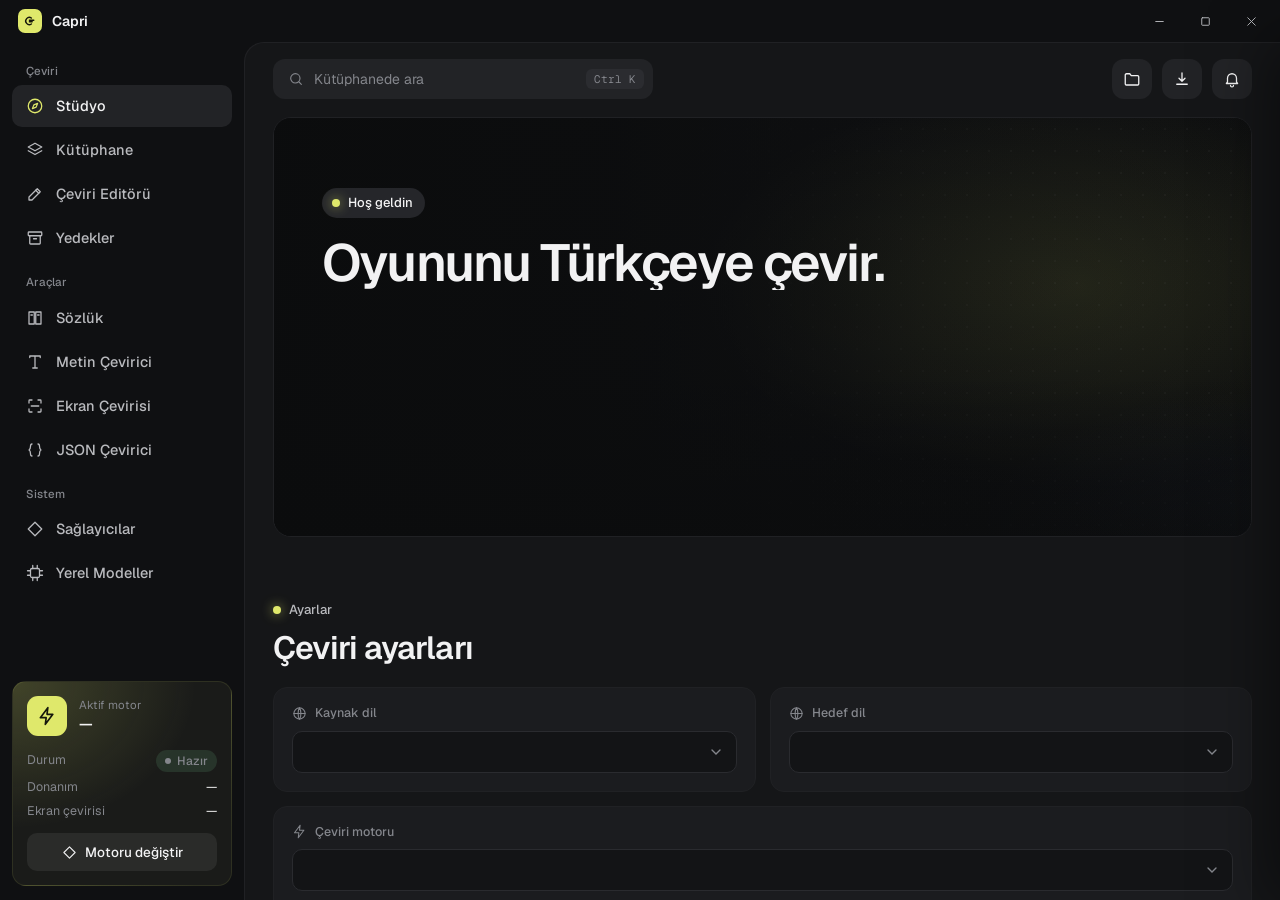
==== web/index.html @ 95f1e5fc "Capri 1.0.1 Çevirinin başlamamasına yol açan Türkçe Windows hatası giderildi. Net çeviri durumları v" ====
<!DOCTYPE html>
<html lang="tr">
<head>
  <meta charset="UTF-8">
  <meta name="viewport" content="width=device-width, initial-scale=1.0">
  <title>Capri</title>
  <link rel="stylesheet" href="app.css">
</head>
<body>
  <svg width="0" height="0" style="position:absolute" aria-hidden="true">
    <symbol id="i-logo" viewBox="0 0 24 24"><path d="M14.4 6.9A6.2 6.2 0 1 0 14.4 17.1M11 10.7h7.5M11 13.3h4.8"/></symbol>
    <symbol id="i-compass" viewBox="0 0 24 24"><circle cx="12" cy="12" r="9"/><path d="m15.5 8.5-2 5-5 2 2-5z"/></symbol>
    <symbol id="i-layers" viewBox="0 0 24 24"><path d="m12 3 9 5-9 5-9-5z"/><path d="m3 13 9 5 9-5"/></symbol>
    <symbol id="i-archive" viewBox="0 0 24 24"><rect x="3" y="4" width="18" height="5" rx="1"/><path d="M5 9v10a1 1 0 0 0 1 1h12a1 1 0 0 0 1-1V9M10 13h4"/></symbol>
    <symbol id="i-diamond" viewBox="0 0 24 24"><path d="M12 3 21 12 12 21 3 12z"/></symbol>
    <symbol id="i-cpu" viewBox="0 0 24 24"><rect x="6" y="6" width="12" height="12" rx="2"/><path d="M9 2v4M15 2v4M9 18v4M15 18v4M2 9h4M2 15h4M18 9h4M18 15h4"/></symbol>
    <symbol id="i-chat" viewBox="0 0 24 24"><path d="M4 5h16v11H9l-5 4z"/></symbol>
    <symbol id="i-terminal" viewBox="0 0 24 24"><path d="m5 7 5 5-5 5M12 17h7"/></symbol>
    <symbol id="i-search" viewBox="0 0 24 24"><circle cx="11" cy="11" r="7"/><path d="m20 20-3.5-3.5"/></symbol>
    <symbol id="i-folder" viewBox="0 0 24 24"><path d="M3 6.5A1.5 1.5 0 0 1 4.5 5H9l2 2.5h8.5A1.5 1.5 0 0 1 21 9v9.5a1.5 1.5 0 0 1-1.5 1.5h-15A1.5 1.5 0 0 1 3 18.5z"/></symbol>
    <symbol id="i-bell" viewBox="0 0 24 24"><path d="M6 16V11a6 6 0 0 1 12 0v5l1.5 2h-15z"/><path d="M10 20.5a2 2 0 0 0 4 0"/></symbol>
    <symbol id="i-right" viewBox="0 0 24 24"><path d="M5 12h14M13 6l6 6-6 6"/></symbol>
    <symbol id="i-chev-r" viewBox="0 0 24 24"><path d="m9 6 6 6-6 6"/></symbol>
    <symbol id="i-chev-l" viewBox="0 0 24 24"><path d="m15 6-6 6 6 6"/></symbol>
    <symbol id="i-min" viewBox="0 0 24 24"><path d="M6 12h12"/></symbol>
    <symbol id="i-max" viewBox="0 0 24 24"><rect x="6" y="6" width="12" height="12" rx="1"/></symbol>
    <symbol id="i-x" viewBox="0 0 24 24"><path d="M6 6l12 12M18 6 6 18"/></symbol>
    <symbol id="i-scan" viewBox="0 0 24 24"><path d="M4 8V5a1 1 0 0 1 1-1h3M16 4h3a1 1 0 0 1 1 1v3M20 16v3a1 1 0 0 1-1 1h-3M8 20H5a1 1 0 0 1-1-1v-3M7 12h10"/></symbol>
    <symbol id="i-undo" viewBox="0 0 24 24"><path d="M4 10h11a5 5 0 0 1 0 10h-3"/><path d="m8 6-4 4 4 4"/></symbol>
    <symbol id="i-plus" viewBox="0 0 24 24"><path d="M12 5v14M5 12h14"/></symbol>
    <symbol id="i-trash" viewBox="0 0 24 24"><path d="M5 7h14M10 11v6M14 11v6M6 7l1 13h10l1-13M9 7V4h6v3"/></symbol>
    <symbol id="i-globe" viewBox="0 0 24 24"><circle cx="12" cy="12" r="9"/><path d="M3 12h18M12 3c3 3.5 3 14.5 0 18M12 3c-3 3.5-3 14.5 0 18"/></symbol>
    <symbol id="i-shield" viewBox="0 0 24 24"><path d="M12 3 5 6v6c0 4.5 3 7.5 7 9 4-1.5 7-4.5 7-9V6z"/></symbol>
    <symbol id="i-zap" viewBox="0 0 24 24"><path d="M13 2 4 14h7l-1 8 9-12h-7z"/></symbol>
    <symbol id="i-flame" viewBox="0 0 24 24"><path d="M12 21c4 0 7-2.7 7-6.8 0-3.6-2.5-6-4.3-8.2-.5 2.3-1.7 3.6-3 4.2C12 7 10.8 4.6 9 3c0 3.2-4 5.9-4 11.2C5 18.3 8 21 12 21z"/></symbol>
    <symbol id="i-copy" viewBox="0 0 24 24"><rect x="8" y="8" width="12" height="12" rx="2"/><path d="M16 8V5a1 1 0 0 0-1-1H5a1 1 0 0 0-1 1v10a1 1 0 0 0 1 1h3"/></symbol>
    <symbol id="i-check" viewBox="0 0 24 24"><path d="m5 12 5 5 9-10"/></symbol>
    <symbol id="i-book" viewBox="0 0 24 24"><path d="M4 5a2 2 0 0 1 2-2h13v16H6a2 2 0 0 0-2 2z"/><path d="M4 19V5M8 7h7"/></symbol>
    <symbol id="i-edit" viewBox="0 0 24 24"><path d="M4 20h4L19 9l-4-4L4 16z"/><path d="m13 7 4 4"/></symbol>
    <symbol id="i-braces" viewBox="0 0 24 24"><path d="M8 4c-2 0-2 1-2 3s0 4-2 5c2 1 2 3 2 5s0 3 2 3M16 4c2 0 2 1 2 3s0 4 2 5c-2 1-2 3-2 5s0 3-2 3"/></symbol>
    <symbol id="i-dict" viewBox="0 0 24 24"><path d="M4 4h7v16H4zM13 4h7v16h-7z"/><path d="M6.5 8h2M15.5 8h2"/></symbol>
    <symbol id="i-play" viewBox="0 0 24 24"><path d="M7 5v14l11-7z"/></symbol>
    <symbol id="i-pause" viewBox="0 0 24 24"><path d="M8 5v14M16 5v14"/></symbol>
    <symbol id="i-stop" viewBox="0 0 24 24"><rect x="6" y="6" width="12" height="12" rx="2"/></symbol>
    <symbol id="i-alert" viewBox="0 0 24 24"><path d="M12 3 2 20h20z"/><path d="M12 10v4M12 17v.5"/></symbol>
    <symbol id="i-download" viewBox="0 0 24 24"><path d="M12 4v11m0 0-4-4m4 4 4-4"/><path d="M5 19h14"/></symbol>
    <symbol id="i-upload" viewBox="0 0 24 24"><path d="M12 15V4m0 0-4 4m4-4 4 4"/><path d="M5 19h14"/></symbol>
    <symbol id="i-lines" viewBox="0 0 24 24"><path d="M5 6h14M5 10h14M5 14h9M5 18h6"/></symbol>
    <symbol id="i-gamepad" viewBox="0 0 24 24"><path d="M6 8h12a4 4 0 0 1 4 4v1a4 4 0 0 1-7 2.7L14 15h-4l-1 .7A4 4 0 0 1 2 13v-1a4 4 0 0 1 4-4z"/><path d="M7 11v3M5.5 12.5h3M16 12h.01M18 13.5h.01"/></symbol>
    <symbol id="i-swap" viewBox="0 0 24 24"><path d="M7 7h13l-4-4M17 17H4l4 4"/></symbol>
    <symbol id="i-pin" viewBox="0 0 24 24"><path d="M12 17v5M9 3h6l-1 6 4 4H6l4-4z"/></symbol>
    <symbol id="i-type" viewBox="0 0 24 24"><path d="M5 6V4h14v2M12 4v16M9 20h6"/></symbol>
    <symbol id="i-keyboard" viewBox="0 0 24 24"><rect x="2" y="6" width="20" height="12" rx="2"/><path d="M6 10h.01M10 10h.01M14 10h.01M18 10h.01M7 14h10"/></symbol>
    <symbol id="i-sparkle" viewBox="0 0 24 24"><path d="M12 3v4M12 17v4M3 12h4M17 12h4M6 6l2.5 2.5M15.5 15.5 18 18M6 18l2.5-2.5M15.5 8.5 18 6"/></symbol>
  </svg>

  <header class="titlebar pywebview-drag-region">
    <div class="brand">
      <span class="brand-mark"><svg class="i"><use href="#i-logo"/></svg></span>
      <span class="brand-name">Capri</span>
    </div>
    <div class="win">
      <button data-win="min" title="Küçült"><svg class="i"><use href="#i-min"/></svg></button>
      <button data-win="max" title="Ekranı kapla"><svg class="i"><use href="#i-max"/></svg></button>
      <button data-win="close" class="close" title="Kapat"><svg class="i"><use href="#i-x"/></svg></button>
    </div>
  </header>

  <div class="layout">
    <aside class="sidebar">
      <div class="side-label">Çeviri</div>
      <button class="nav active" data-page="studio"><svg class="i"><use href="#i-compass"/></svg>Stüdyo</button>
      <button class="nav" data-page="library"><svg class="i"><use href="#i-layers"/></svg>Kütüphane<span class="dot hidden" id="libraryDot"></span></button>
      <button class="nav" data-page="editor"><svg class="i"><use href="#i-edit"/></svg>Çeviri Editörü<span class="count hidden" id="reviewCount"></span></button>
      <button class="nav" data-page="backups"><svg class="i"><use href="#i-archive"/></svg>Yedekler</button>
      <div class="side-label">Araçlar</div>
      <button class="nav" data-page="glossary"><svg class="i"><use href="#i-dict"/></svg>Sözlük</button>
      <button class="nav" data-page="translator"><svg class="i"><use href="#i-type"/></svg>Metin Çevirici</button>
      <button class="nav" data-page="ocr"><svg class="i"><use href="#i-scan"/></svg>Ekran Çevirisi<span class="dot hidden" id="ocrDot"></span></button>
      <button class="nav" data-page="json"><svg class="i"><use href="#i-braces"/></svg>JSON Çevirici</button>
      <div class="side-label">Sistem</div>
      <button class="nav" data-page="providers"><svg class="i"><use href="#i-diamond"/></svg>Sağlayıcılar</button>
      <button class="nav" data-page="models"><svg class="i"><use href="#i-cpu"/></svg>Yerel Modeller</button>
      <div class="side-spacer"></div>
      <div class="engine-card">
        <div class="engine-head">
          <div class="engine-icon"><svg class="i"><use href="#i-zap"/></svg></div>
          <div class="engine-meta"><div class="engine-tag">Aktif motor</div><div class="engine-title" id="engineTitle">—</div></div>
        </div>
        <div class="engine-rows">
          <div class="engine-row"><span>Durum</span><span id="engineState"><span class="pill ok">Hazır</span></span></div>
          <div class="engine-row"><span>Donanım</span><span id="engineGpu">—</span></div>
          <div class="engine-row"><span>Ekran çevirisi</span><span id="engineOcr">—</span></div>
        </div>
        <button class="btn-wide" data-page="providers"><svg class="i"><use href="#i-diamond"/></svg>Motoru değiştir</button>
      </div>
    </aside>

    <main class="main">
      <div class="topbar">
        <label class="search">
          <svg class="i"><use href="#i-search"/></svg>
          <input id="searchInput" placeholder="Kütüphanede ara" autocomplete="off" spellcheck="false">
          <span class="kbd">Ctrl K</span>
        </label>
        <nav class="toplinks">
          <button data-action="pick"><svg class="i"><use href="#i-plus"/></svg>Oyun ekle</button>
          <button data-page="translator"><svg class="i"><use href="#i-type"/></svg>Metin çevir</button>
          <button data-page="ocr"><svg class="i"><use href="#i-scan"/></svg>Ekran çevirisi</button>
          <button data-page="guide"><svg class="i"><use href="#i-book"/></svg>Rehber</button>
        </nav>
        <div class="topright">
          <button class="round" id="openFolderBtn" title="Oyun klasörünü aç"><svg class="i"><use href="#i-folder"/></svg></button>
          <button class="round" id="updateBtn" title="Güncellemeler"><svg class="i"><use href="#i-download"/></svg><span class="dot hidden" id="updateDot"></span></button>
          <button class="round" id="bellBtn" title="Bildirimler"><svg class="i"><use href="#i-bell"/></svg><span class="badge hidden" id="bellBadge"></span></button>
        </div>
      </div>

      <div class="taskbar hidden" id="taskbar">
        <span class="label" id="taskLabel">Çeviri</span>
        <div class="bar" id="taskBar"><i></i></div>
        <span class="meta num" id="taskMeta"></span>
        <button class="btn sm danger" data-action="cancel"><svg class="i"><use href="#i-stop"/></svg>Durdur</button>
      </div>

      <div class="scroll" id="scroll">
        <!-- STÜDYO -->
        <section class="page active" id="page-studio">
          <div class="hero" id="hero">
            <div class="hero-bg fallback" id="heroBg"></div>
            <div class="hero-body">
              <span class="eyebrow" id="heroTag">Hoş geldin</span>
              <h1 class="hero-title" id="heroTitle">Oyununu Türkçeye çevir.</h1>
              <div class="hero-meta" id="heroMeta"></div>
              <p class="hero-desc" id="heroDesc"></p>
              <div class="hero-error hidden" id="heroError"></div>
              <div class="hero-actions" id="heroActions"></div>
              <div class="hero-progress hidden" id="heroProgress">
                <div class="prog-steps" id="progSteps"></div>
                <div class="progress-line"><span class="big num" id="progPct">%0</span><span class="meta num" id="progMeta"></span></div>
                <div class="bar" id="heroBar"><i></i></div>
                <div class="prog-facts num" id="progFacts"></div>
              </div>
              <div class="steps hidden" id="heroSteps">
                <span class="step"><b>1</b>Oyun klasörünü seç</span>
                <span class="step"><b>2</b>Otomatik analiz</span>
                <span class="step"><b>3</b>Tek tıkla çeviri</span>
              </div>
            </div>
            <div class="poster hidden" id="heroPoster"></div>
            <div class="demo hidden" id="heroDemo">
              <div class="demo-card" id="demoCard">
                <div class="demo-row"><span class="demo-lang">EN</span><div class="demo-text src" id="demoSrc"></div></div>
                <div class="demo-sep">etiketler korunur</div>
                <div class="demo-row"><span class="demo-lang tr">TR</span><div class="demo-text" id="demoTr"></div></div>
              </div>
              <div class="demo-ocr hidden" id="demoOcr">
                <div class="docr-screen">
                  <div class="docr-scene"><i class="docr-moon"></i><i class="docr-hill a"></i><i class="docr-hill b"></i></div>
                  <div class="docr-keys"><kbd>Ctrl</kbd><kbd>Shift</kbd><kbd>T</kbd></div>
                  <div class="docr-dialog"><b id="docrName"></b><span id="docrSrc"></span></div>
                  <div class="docr-sel" id="docrSel"><i class="docr-scan"></i></div>
                </div>
                <div class="docr-pop" id="docrPop">
                  <div class="docr-pop-head"><span class="demo-lang tr">TR</span><span>Ekran çevirisi</span><em id="docrMs"></em></div>
                  <div class="docr-pop-text" id="docrTr"></div>
                </div>
              </div>
              <div class="demo-engines" id="demoEngines"><span>Ren'Py</span><span>Unity</span><span>Unreal</span><span>RPG Maker</span><span>JSON</span><span>Ekran (OCR)</span></div>
            </div>
            <div class="hero-nav hidden" id="heroNav">
              <div class="hero-dots" id="heroDots"></div>
              <span class="hero-count num" id="heroCount"></span>
              <button class="sq" id="heroPrev" title="Önceki"><svg class="i"><use href="#i-chev-l"/></svg></button>
              <button class="sq" id="heroNext" title="Sonraki"><svg class="i"><use href="#i-chev-r"/></svg></button>
            </div>
          </div>

          <div class="stats" id="stats"></div>

          <div class="section">
            <span class="eyebrow">Ayarlar</span>
            <div class="section-head"><h2 class="section-title">Çeviri ayarları</h2></div>
            <div class="config">
              <div class="field">
                <div class="field-label"><svg class="i"><use href="#i-globe"/></svg>Kaynak dil</div>
                <select class="input" id="sourceSelect"></select>
              </div>
              <div class="field">
                <div class="field-label"><svg class="i"><use href="#i-globe"/></svg>Hedef dil</div>
                <select class="input" id="targetSelect"></select>
              </div>
              <div class="field span2">
                <div class="field-label"><svg class="i"><use href="#i-zap"/></svg>Çeviri motoru</div>
                <select class="input" id="modelSelect"></select>
                <div class="field-hint" id="modelHint"></div>
              </div>
              <label class="field toggle-row">
                <div>
                  <div class="field-label"><svg class="i"><use href="#i-shield"/></svg>Güvenlik</div>
                  <div class="toggle-title">Çeviri öncesi yedek al</div>
                  <div class="field-hint">Değişen dosyalar tek tıkla orijinaline döner.</div>
                </div>
                <span class="switch"><input type="checkbox" id="backupToggle"><i></i></span>
              </label>
              <label class="field toggle-row">
                <div>
                  <div class="field-label"><svg class="i"><use href="#i-flame"/></svg>Sözlük</div>
                  <div class="toggle-title">Yetişkin (NSFW) sözlüğü</div>
                  <div class="field-hint">Argo ve yetişkin sahneleri doğal günlük dille aktarır.</div>
                </div>
                <span class="switch"><input type="checkbox" id="nsfwToggle"><i></i></span>
              </label>
              <label class="field toggle-row span2">
                <div>
                  <div class="field-label"><svg class="i"><use href="#i-edit"/></svg>Kalite</div>
                  <div class="toggle-title">Kalite editörü geçişi (Ren'Py)</div>
                  <div class="field-hint">Çeviriden sonra sorunlu taslaklar (İngilizce kalıntı, robotik ifade) konuşmacı ve önceki satırlarla birlikte bir sohbet modeline düzelttirilir. Gemini, OpenAI, Claude veya Ollama kullanır.</div>
                </div>
                <span class="switch"><input type="checkbox" id="qualityToggle"><i></i></span>
              </label>
              <div class="field span-all">
                <div class="field-label"><svg class="i"><use href="#i-scan"/></svg>Analiz</div>
                <div id="analysisPanel"></div>
              </div>
            </div>
          </div>

          <div class="section">
            <span class="eyebrow">Kütüphane</span>
            <div class="section-head">
              <h2 class="section-title">Projelerim</h2>
              <button class="link-more" data-page="library">Tümünü gör <svg class="i"><use href="#i-chev-r"/></svg></button>
            </div>
            <div id="homeLibrary"></div>
          </div>
        </section>

        <!-- KÜTÜPHANE -->
        <section class="page" id="page-library">
          <div class="page-head">
            <span class="eyebrow">Kütüphane</span>
            <div class="section-head"><h2 class="section-title">Tüm projeler</h2>
              <div class="row-actions" style="margin:0">
                <button class="btn" data-action="import-patch"><svg class="i"><use href="#i-download"/></svg>Yama içe aktar</button>
                <button class="btn lime" data-action="pick"><svg class="i"><use href="#i-plus"/></svg>Oyun ekle</button>
              </div>
            </div>
            <p class="page-sub">Analiz ettiğin ve çevirdiğin oyunlar. Bir karta tıklayarak projeyi aç.</p>
          </div>
          <div id="scanPanel"></div>
          <div id="fullLibrary"></div>
        </section>

        <!-- EDİTÖR -->
        <section class="page" id="page-editor">
          <div class="page-head">
            <span class="eyebrow">Çeviri editörü</span>
            <div class="section-head"><h2 class="section-title" id="editorTitle">Çevirileri düzenle</h2>
              <div class="row-actions" style="margin:0">
                <button class="btn hidden" data-action="quality-pass" id="qualityBtn"><svg class="i"><use href="#i-sparkle"/></svg>Kalite editörü</button>
                <button class="btn" data-action="export-patch"><svg class="i"><use href="#i-upload"/></svg>Yamayı dışa aktar</button>
                <button class="btn" data-action="import-patch"><svg class="i"><use href="#i-download"/></svg>Yama içe aktar</button>
              </div>
            </div>
            <p class="page-sub">Önbellekteki çevirileri ara, düzelt ve kaydet. “Oyuna uygula” düzenlemeleri oyun dosyalarına yazar — API harcamaz. Turuncu çizgili satırlar incelenmeli.</p>
          </div>
          <div id="editorBody"></div>
        </section>

        <!-- YEDEKLER -->
        <section class="page" id="page-backups">
          <div class="page-head">
            <span class="eyebrow">Yedekler</span>
            <div class="section-head"><h2 class="section-title">Yedekler</h2>
              <button class="btn" id="refreshBackups"><svg class="i"><use href="#i-scan"/></svg>Yenile</button></div>
            <p class="page-sub" id="backupsSub"></p>
          </div>
          <div class="list" id="backupList"></div>
        </section>

        <!-- SÖZLÜK -->
        <section class="page" id="page-glossary">
          <div class="page-head">
            <span class="eyebrow">Sözlük</span>
            <div class="section-head"><h2 class="section-title">Terim sözlüğü</h2>
              <button class="btn lime" id="glossarySave"><svg class="i"><use href="#i-check"/></svg>Kaydet</button></div>
            <p class="page-sub">Tam eşleşen metinler model kullanılmadan bu karşılıklarla çevrilir (menüler, karakter adları, özel terimler).</p>
          </div>
          <div class="filters" id="glossaryTabs"></div>
          <div class="panel hidden" id="glossaryProject" style="margin-top:14px"></div>
          <div class="toolbar">
            <input class="input grow" id="glossarySearch" placeholder="Terimlerde ara" spellcheck="false">
            <button class="btn" id="glossaryAdd"><svg class="i"><use href="#i-plus"/></svg>Terim ekle</button>
            <span class="status-msg" id="glossaryStatus"></span>
          </div>
          <div class="table glossary" id="glossaryTable"></div>
        </section>

        <!-- JSON -->
        <section class="page" id="page-json">
          <div class="page-head">
            <span class="eyebrow">JSON çevirici</span>
            <div class="section-head"><h2 class="section-title">Motor bağımsız JSON</h2></div>
            <p class="page-sub">Kendi motorunu kullanan oyunlarda (ör. VNE, Electron) metin dosyalarını çevir. Anahtarlar ve kod parçaları korunur; düz ve iç içe yapılar desteklenir.</p>
          </div>
          <div class="panels">
            <div class="panel">
              <div class="panel-title">Giriş</div>
              <p class="panel-desc">Tek bir .json dosyası ya da içinde .json dosyaları olan bir klasör.</p>
              <input class="input" id="jsonInput" placeholder="Dosya veya klasör yolu" spellcheck="false">
              <div class="row-actions">
                <button class="btn" data-action="json-file"><svg class="i"><use href="#i-braces"/></svg>Dosya seç</button>
                <button class="btn" data-action="json-folder"><svg class="i"><use href="#i-folder"/></svg>Klasör seç</button>
              </div>
            </div>
            <div class="panel">
              <div class="panel-title">Çıkış</div>
              <p class="panel-desc">Boş bırakılırsa dosya adının sonuna “_tr” eklenir; orijinal dosyaya dokunulmaz.</p>
              <input class="input" id="jsonOutput" placeholder="Otomatik" spellcheck="false">
              <div class="row-actions">
                <button class="btn lime" data-action="json-run"><svg class="i"><use href="#i-play"/></svg>Çevir</button>
                <span class="status-msg" id="jsonModel"></span>
              </div>
            </div>
          </div>
        </section>

        <!-- SAĞLAYICILAR -->
        <section class="page" id="page-providers">
          <div class="page-head">
            <span class="eyebrow">Sağlayıcılar</span>
            <div class="section-head"><h2 class="section-title">Çeviri motoru seç</h2></div>
            <p class="page-sub">Bir motora tıklayıp ayarlarını yap. API anahtarları Windows Kimlik Bilgisi Yöneticisi'nde, Windows hesabına bağlı olarak şifreli saklanır.</p>
          </div>
          <div class="prov-grid" id="providerGrid"></div>
          <div class="panel prov-detail" id="providerDetail"></div>
        </section>

        <!-- YEREL MODELLER -->
        <section class="page" id="page-models">
          <div class="page-head">
            <span class="eyebrow">Yerel modeller</span>
            <div class="section-head"><h2 class="section-title">Çevrimdışı modeller</h2></div>
            <p class="page-sub">İnternet ve kota gerektirmeyen, ekran kartında çalışan nöral çeviri modelleri.</p>
          </div>
          <div class="panel runtime-panel hidden" id="runtimePanel"></div>
          <div class="panel gpu-panel" id="gpuPanel"></div>
          <div class="panels" id="modelPanels"></div>
        </section>

        <!-- METİN ÇEVİRİCİ -->
        <section class="page" id="page-translator">
          <div class="page-head">
            <span class="eyebrow">Metin çevirici</span>
            <div class="section-head"><h2 class="section-title">Metin çevir</h2></div>
            <p class="page-sub">Metni yaz ya da yapıştır; seçtiğin motorla anında çevrilsin. Satır yapısı ve oyun etiketleri korunur.</p>
          </div>
          <div class="tx-bar">
            <select class="input" id="txSource"></select>
            <button class="sq tx-swap" id="txSwap" title="Dilleri değiştir"><svg class="i"><use href="#i-swap"/></svg></button>
            <select class="input" id="txTarget"></select>
            <span class="tx-spacer"></span>
            <select class="input" id="txModel"></select>
            <label class="tx-auto"><span class="switch"><input type="checkbox" id="txAuto" checked><i></i></span>Yazarken çevir</label>
          </div>
          <div class="tx-panes">
            <div class="tx-pane">
              <textarea id="txInput" spellcheck="false" placeholder="Çevrilecek metni yaz veya yapıştır…"></textarea>
              <div class="tx-foot">
                <span class="status-msg num" id="txCount">0 karakter</span>
                <span class="tx-spacer"></span>
                <button class="btn sm" id="txClear"><svg class="i"><use href="#i-x"/></svg>Temizle</button>
                <button class="btn sm lime" id="txGo"><svg class="i"><use href="#i-zap"/></svg>Çevir <span class="kbd">Ctrl ⏎</span></button>
              </div>
            </div>
            <div class="tx-pane out">
              <div class="tx-output selectable" id="txOutput"><span class="tx-placeholder">Çeviri burada görünecek.</span></div>
              <div class="tx-foot">
                <span class="status-msg num" id="txMeta"></span>
                <span class="tx-spacer"></span>
                <button class="btn sm" id="txCopy"><svg class="i"><use href="#i-copy"/></svg>Kopyala</button>
              </div>
            </div>
          </div>
          <div class="chips" id="samples"></div>
          <div class="section" style="margin-top:28px">
            <div class="section-head" style="margin-top:0"><h3 class="panel-title">Son çeviriler</h3>
              <button class="link-more" id="txHistoryClear">Geçmişi temizle</button></div>
            <div class="tx-history" id="txHistory"></div>
          </div>
        </section>

        <!-- EKRAN ÇEVİRİSİ (OCR) -->
        <section class="page" id="page-ocr">
          <div class="page-head">
            <span class="eyebrow">Ekran çevirisi</span>
            <div class="section-head"><h2 class="section-title">Oyun ekranını çevir</h2></div>
            <p class="page-sub">Kısayola bas: ekran donar, çevirmek istediğin yeri sürükleyip seç, çeviri hemen yanında belirir. Sabit modda seçtiğin alan canlı izlenir ve metin her değiştiğinde yeniden çevrilir.</p>
          </div>
          <div class="ocr-actions">
            <div class="ocr-action">
              <div class="stat-icon"><svg class="i"><use href="#i-scan"/></svg></div>
              <div class="grow"><div class="panel-title">Alan seç ve çevir</div>
                <p class="panel-desc">Tek seferlik: diyalog, menü ya da görev metnini seç, çeviri açılır pencerede görünsün.</p>
                <div class="row-actions"><span class="hotkey" id="hkOnceView">Ctrl + Shift + T</span>
                  <button class="btn lime" data-action="ocr-once"><svg class="i"><use href="#i-scan"/></svg>Şimdi dene</button></div></div>
            </div>
            <div class="ocr-action">
              <div class="stat-icon"><svg class="i"><use href="#i-pin"/></svg></div>
              <div class="grow"><div class="panel-title">Alanı sabitle (canlı)</div>
                <p class="panel-desc">Altyazı ve diyalog kutuları için: seçilen alan sürekli izlenir, değişen metin otomatik çevrilir.</p>
                <div class="row-actions"><span class="hotkey" id="hkPinView">Ctrl + Shift + Y</span>
                  <button class="btn lime" data-action="ocr-pin" id="ocrPinBtn"><svg class="i"><use href="#i-pin"/></svg>Alan seç</button></div></div>
            </div>
          </div>
          <div class="panels">
            <div class="panel">
              <div class="panel-head"><div><div class="panel-title">Kısayollar ve ayarlar</div>
                <p class="panel-desc">Kısayol kutusuna tıklayıp yeni tuş kombinasyonuna bas.</p></div></div>
              <div class="form-grid">
                <div><div class="field-label"><svg class="i"><use href="#i-keyboard"/></svg>Tek seferlik</div>
                  <input class="input hk-input" id="hkOnce" data-setting="ocr_hotkey" readonly></div>
                <div><div class="field-label"><svg class="i"><use href="#i-keyboard"/></svg>Sabit / kapat</div>
                  <input class="input hk-input" id="hkPin" data-setting="pin_hotkey" readonly></div>
                <div class="full"><div class="field-label"><svg class="i"><use href="#i-zap"/></svg>Ekran çevirisi motoru</div>
                  <select class="input" id="ocrModel"></select>
                  <div class="field-hint">En hızlısı ekran kartında çalışan OPUS'tur (~50 ms). Gemini daha doğal ama ~1 sn sürer.</div></div>
                <div><div class="field-label">Canlı yenileme aralığı · <span id="ocrIntervalVal" class="num">350 ms</span></div>
                  <input type="range" class="range" id="ocrInterval" min="150" max="1500" step="50"></div>
                <div><div class="field-label">Sabit çeviri penceresi</div>
                  <div class="seg" id="ocrPlace"><button data-place="below">Alanın altında</button><button data-place="over">Orijinalin üstünde</button></div></div>
              </div>
            </div>
            <div class="panel">
              <div class="panel-head"><div><div class="panel-title">Durum</div>
                <p class="panel-desc">Metinler Windows'un yerleşik OCR motoruyla okunur; ek model indirmek gerekmez.</p></div>
                <span class="pill" id="ocrState">—</span></div>
              <div class="engine-rows" id="ocrRows" style="margin:16px 0 0"></div>
              <ul class="notes" style="margin-top:16px">
                <li>Oyun “özel tam ekran” modundaysa ekran üstüne pencere çizilemez; oyunu “kenarlıksız / pencereli tam ekran” çalıştır.</li>
                <li>Çeviri pencereleri ekran yakalamaya görünmez yapılır, bu yüzden orijinal yazının üstünde dursalar bile kendi yazılarını okumazlar.</li>
                <li>Daha iyi tanıma için Windows'a İngilizce dil paketini ekleyebilirsin (Ayarlar › Saat ve dil › Dil ve bölge).</li>
                <li>Seçim ekranında <b>Esc</b> veya sağ tık iptal eder.</li>
              </ul>
            </div>
          </div>
        </section>

        <!-- REHBER -->
        <section class="page" id="page-guide">
          <div class="page-head">
            <span class="eyebrow">Rehber</span>
            <div class="section-head"><h2 class="section-title">Nasıl çalışır?</h2></div>
          </div>
          <div class="panels">
            <div class="panel"><div class="panel-title">1 · Oyunu ekle</div><p class="panel-desc">“Oyun ekle” ile oyun klasörünü seç. Motor otomatik algılanır ve oyun analiz edilir; indirme sarmalayıcısı klasörü seçsen bile içteki oyun bulunur. Kapak görseli Steam'den gelir.</p></div>
            <div class="panel"><div class="panel-title">2 · Motoru seç</div><p class="panel-desc">Gemini hızlı ve doğaldır; birden fazla anahtar girersen paralel çalışır. OpenAI, Claude ve DeepL bulut seçenekleridir. OPUS (EN→TR) ve NLLB (200 dil) ekran kartında internetsiz çalışır. Ollama yerel LLM ile sansürsüz çeviri sağlar.</p></div>
            <div class="panel"><div class="panel-title">3 · Çevir, durdur, devam et</div><p class="panel-desc">“Çeviriyi başlat” önce dosyaları yedekler. İstediğin an “Durdur”a bas; çeviriler önbellekte kalır ve tekrar başlatınca kaldığı yerden, aynı satırlar için API harcamadan devam eder.</p></div>
            <div class="panel"><div class="panel-title">4 · Düzelt ve paylaş</div><p class="panel-desc">Çeviri Editörü'nde satırları düzelt, “Oyuna uygula” ile yaz. Yamayı .capripatch olarak dışa aktarıp arkadaşlarınla paylaşabilir, onların yamasını içe aktarabilirsin.</p></div>
            <div class="panel"><div class="panel-title">Geri al</div><p class="panel-desc">Yedekler sayfasından istediğin yedeği geri yükleyerek oyunu orijinal hâline döndür. Unity IL2CPP oyunlarında çeviri BepInEx + XUnity.AutoTranslator dosyaları olarak yazılır (onayın istenir).</p></div>
            <div class="panel"><div class="panel-title">Güncellemeler</div>
              <p class="panel-desc">Yeni sürüm çıktığında Capri haber verir; tek tıkla indirip kurar ve yeniden açılır.
                Ayarların, önbelleklerin, modellerin ve API anahtarların korunur.</p>
              <div class="row-actions">
                <button class="btn lime" data-action="update-open"><svg class="i"><use href="#i-download"/></svg>Güncellemeleri kontrol et</button>
              </div></div>
            <div class="panel"><div class="panel-title">Kısayollar</div><p class="panel-desc"><b>Ctrl K</b> kütüphanede ara · <b>Ctrl O</b> oyun ekle · <b>Ctrl B</b> bildirimler · <b>← →</b> vitrinde gezin · <b>Esc</b> paneli kapat.<br>Her yerde: <b>Ctrl Shift T</b> alan seç ve çevir · <b>Ctrl Shift Y</b> alanı sabitle / kaldır (Ekran Çevirisi sayfasından değiştirilebilir).</p></div>
          </div>
        </section>
      </div>
    </main>
  </div>

  <aside class="drawer" id="drawer">
    <div class="drawer-head">
      <div class="drawer-top">
        <div class="drawer-title">Bildirimler</div>
        <button class="sq" id="drawerClose" title="Kapat"><svg class="i"><use href="#i-x"/></svg></button>
      </div>
      <div class="seg" id="drawerTabs">
        <button class="on" data-tab="notifs">Bildirimler</button>
        <button data-tab="log">Teknik günlük</button>
      </div>
    </div>
    <div class="drawer-tools" id="drawerTools"></div>
    <div class="drawer-body" id="drawerBody"></div>
  </aside>

  <div class="dropzone hidden" id="dropzone">
    <div class="dropzone-card">
      <div class="plus"><svg class="i"><use href="#i-download"/></svg></div>
      <div class="dropzone-title">Oyun klasörünü bırak</div>
      <div class="dropzone-sub" id="dropzoneSub">Klasör, oyunun .exe dosyası ya da masaüstü kısayolu olabilir</div>
    </div>
  </div>

  <div class="toasts" id="toasts"></div>
  <script src="app.js"></script>
</body>
</html>
---- web/app.css ----
@import url("fonts/fonts.css");

:root {
  color-scheme: dark;
  --bg: #0f1012;
  --panel: #151618;
  --surface: #1b1c1f;
  --surface-2: #222326;
  --surface-3: #2b2c30;
  --line: #2a2b2f;
  --line-soft: #202124;
  --text: #f2f2f3;
  --text-2: #b9babe;
  --muted: #84868c;
  --faint: #55575d;
  --lime: #dfe86b;
  --lime-hover: #eaf18a;
  --lime-ink: #15160b;
  --lime-dim: rgba(223, 232, 107, .13);
  --ok: #86e0a0;
  --warn: #f2c66a;
  --error: #ff8077;
  --info: #9cc3ff;
  --radius: 12px;
  --font: "Geist", "Segoe UI Variable Text", "Segoe UI", system-ui, sans-serif;
  --mono: "Geist Mono", "Cascadia Mono", Consolas, monospace;
}

* { box-sizing: border-box; margin: 0; padding: 0; }
html, body { height: 100%; }
body {
  background: var(--bg);
  color: var(--text);
  font: 14px/1.5 var(--font);
  overflow: hidden;
  display: flex;
  flex-direction: column;
  user-select: none;
  font-feature-settings: "ss01", "cv11";
}
button, input, select, textarea { font: inherit; color: inherit; }
button { cursor: pointer; border: 0; background: none; }
input, textarea, .selectable { user-select: text; }
svg.i { width: 18px; height: 18px; stroke: currentColor; fill: none; stroke-width: 1.7; stroke-linecap: round; stroke-linejoin: round; flex-shrink: 0; }
.num { font-variant-numeric: tabular-nums; }
.hidden { display: none !important; }
::-webkit-scrollbar { width: 10px; height: 10px; }
::-webkit-scrollbar-thumb { background: #2c2d31; border-radius: 10px; border: 3px solid transparent; background-clip: content-box; }
::-webkit-scrollbar-thumb:hover { background-color: #3b3c41; }
::-webkit-scrollbar-track { background: transparent; }

/* ── Başlık çubuğu ─────────────────────────────────────────────── */
.titlebar { height: 42px; flex-shrink: 0; display: flex; align-items: center; justify-content: space-between; padding: 0 6px 0 18px; }
.brand { display: flex; align-items: center; gap: 10px; pointer-events: none; }
.brand-mark { width: 24px; height: 24px; border-radius: 7px; background: var(--lime); color: var(--lime-ink); display: grid; place-items: center; }
.brand-mark svg.i { width: 14px; height: 14px; stroke-width: 2.4; }
.brand-name { font-size: 14px; font-weight: 600; letter-spacing: -.01em; }
.brand-badge { font-size: 11px; color: var(--muted); background: var(--surface-2); padding: 1px 8px; border-radius: 999px; }
.win { display: flex; }
.win button { width: 46px; height: 32px; display: grid; place-items: center; color: var(--text-2); border-radius: 6px; }
.win button:hover { background: var(--surface-2); color: var(--text); }
.win button.close:hover { background: #c42b1c; color: #fff; }
.win svg.i { width: 15px; height: 15px; stroke-width: 1.5; }

/* ── Düzen ─────────────────────────────────────────────────────── */
.layout { flex: 1; display: flex; min-height: 0; }
.sidebar { width: 244px; flex-shrink: 0; display: flex; flex-direction: column; padding: 6px 12px 14px; overflow-y: auto; }
.side-label { font-size: 11.5px; font-weight: 500; color: var(--muted); padding: 14px 14px 6px; }
.nav { display: flex; align-items: center; gap: 12px; width: 100%; height: 42px; padding: 0 14px; border-radius: 10px; color: var(--text-2); font-size: 14.5px; font-weight: 500; text-align: left; transition: background .15s, color .15s; }
.nav + .nav { margin-top: 2px; }
.nav:hover { background: #1a1b1e; color: var(--text); }
.nav.active { background: var(--surface-2); color: var(--text); }
.nav.active svg.i { color: var(--lime); }
.nav .dot { width: 7px; height: 7px; border-radius: 50%; background: var(--lime); margin-left: auto; box-shadow: 0 0 10px rgba(223, 232, 107, .6); }
.nav .count { margin-left: auto; font-size: 11px; font-weight: 600; color: var(--lime-ink); background: var(--lime); border-radius: 999px; padding: 0 7px; line-height: 18px; }
.side-spacer { flex: 1; min-height: 14px; }

/* Aktif motor kartı */
.engine-card { border-radius: 14px; padding: 14px; background:
  radial-gradient(140% 120% at 0% 0%, rgba(223, 232, 107, .20), rgba(223, 232, 107, 0) 60%), #1a1b19;
  border: 1px solid rgba(223, 232, 107, .10); }
.engine-head { display: flex; align-items: center; gap: 12px; min-width: 0; }
.engine-icon { width: 40px; height: 40px; flex-shrink: 0; border-radius: 11px; display: grid; place-items: center; color: var(--lime-ink); background: var(--lime); }
.engine-icon svg.i { width: 20px; height: 20px; stroke-width: 2; }
.engine-meta { min-width: 0; }
.engine-tag { font-size: 11.5px; color: var(--muted); }
.engine-title { font-size: 15px; font-weight: 600; white-space: nowrap; overflow: hidden; text-overflow: ellipsis; }
.engine-rows { display: grid; gap: 6px; margin: 14px 0 12px; font-size: 12.5px; }
.engine-row { display: flex; align-items: center; justify-content: space-between; gap: 10px; min-width: 0; }
.engine-row span:first-child { color: var(--muted); flex-shrink: 0; }
.engine-row span:last-child { white-space: nowrap; overflow: hidden; text-overflow: ellipsis; text-align: right; }
.pill { display: inline-flex; align-items: center; gap: 6px; font-size: 12px; font-weight: 500; padding: 2px 9px; border-radius: 999px; background: var(--surface-3); color: var(--text-2); white-space: nowrap; }
.pill::before { content: ""; width: 6px; height: 6px; border-radius: 50%; background: currentColor; }
.pill.ok { background: rgba(134, 224, 160, .12); color: var(--ok); }
.pill.warn { background: rgba(242, 198, 106, .12); color: var(--warn); }
.pill.error { background: rgba(255, 128, 119, .12); color: var(--error); }
.pill.lime { background: var(--lime-dim); color: var(--lime); }
.btn-wide { width: 100%; height: 38px; border-radius: 10px; background: rgba(255, 255, 255, .07); color: var(--text); font-weight: 500; font-size: 13.5px; display: flex; align-items: center; justify-content: center; gap: 8px; transition: background .15s; }
.btn-wide:hover { background: rgba(255, 255, 255, .12); }
.btn-wide svg.i { width: 15px; height: 15px; }

/* Ana panel */
.main { flex: 1; min-width: 0; display: flex; flex-direction: column; background: var(--panel); border-top-left-radius: 20px; border-top: 1px solid var(--line-soft); border-left: 1px solid var(--line-soft); position: relative; }
.topbar { height: 72px; flex-shrink: 0; display: flex; align-items: center; gap: 26px; padding: 0 28px; }
.search { display: flex; align-items: center; gap: 10px; width: 380px; max-width: 34vw; height: 40px; padding: 0 8px 0 14px; border-radius: 12px; background: var(--surface-2); color: var(--muted); border: 1px solid transparent; transition: border-color .15s; }
.search:focus-within { border-color: #44463a; }
.search svg.i { width: 16px; height: 16px; }
.search input { flex: 1; min-width: 0; background: none; border: 0; outline: 0; font-size: 14px; color: var(--text); }
.search input::placeholder { color: var(--muted); }
.kbd { font-family: var(--mono); font-size: 11px; color: var(--muted); background: var(--surface-3); padding: 2px 8px; border-radius: 6px; }
.toplinks { display: flex; gap: 6px; }
.toplinks button { font-size: 14px; font-weight: 500; color: var(--text-2); padding: 7px 12px; border-radius: 9px; display: flex; align-items: center; gap: 8px; }
.toplinks button:hover { color: var(--text); background: var(--surface-2); }
.toplinks svg.i { width: 16px; height: 16px; }
.topright { margin-left: auto; display: flex; align-items: center; gap: 10px; }
.round { width: 40px; height: 40px; border-radius: 12px; display: grid; place-items: center; background: var(--surface-2); color: var(--text); position: relative; transition: background .15s; }
.round:hover { background: var(--surface-3); }
.round .badge { position: absolute; top: -6px; right: -6px; min-width: 20px; height: 20px; padding: 0 5px; border-radius: 999px; background: var(--lime); color: var(--lime-ink); font: 600 11px/20px var(--font); text-align: center; border: 2px solid var(--panel); }

/* Global görev şeridi */
.taskbar { margin: 0 28px 10px; display: flex; align-items: center; gap: 14px; padding: 10px 12px 10px 16px; border-radius: 12px; background: var(--surface); border: 1px solid var(--line-soft); }
.taskbar .label { font-weight: 600; font-size: 13.5px; white-space: nowrap; }
.taskbar .bar { flex: 1; }
.taskbar .meta { color: var(--text-2); font-size: 12.5px; white-space: nowrap; }

.scroll { flex: 1; overflow-y: auto; padding: 2px 28px 48px; }
.page { display: none; animation: fade .25s ease; }
.page.active { display: block; }
@keyframes fade { from { opacity: 0; transform: translateY(4px); } to { opacity: 1; transform: none; } }

/* ── Vitrin (hero) ─────────────────────────────────────────────── */
.hero { position: relative; min-height: 420px; border-radius: 18px; overflow: hidden; background: #0c0d0f; isolation: isolate; border: 1px solid var(--line-soft); }
.hero-bg { position: absolute; inset: 0; background-size: cover; background-position: center 25%; z-index: -2; transition: opacity .4s; }
.hero-bg.fallback { background:
  radial-gradient(55% 70% at 82% 40%, rgba(223, 232, 107, .13), transparent 70%),
  radial-gradient(40% 50% at 100% 100%, rgba(156, 195, 255, .07), transparent 70%),
  linear-gradient(135deg, #111214, #0c0d0f); }
.hero-bg.fallback::after { content: ""; position: absolute; inset: 0; opacity: .5;
  background-image: radial-gradient(rgba(255, 255, 255, .07) 1px, transparent 1px); background-size: 22px 22px;
  mask-image: linear-gradient(90deg, transparent 30%, #000 75%); }
.hero::after { content: ""; position: absolute; inset: 0; z-index: -1; pointer-events: none;
  background: linear-gradient(90deg, rgba(11, 12, 13, .96) 0%, rgba(11, 12, 13, .82) 34%, rgba(11, 12, 13, .3) 66%, rgba(11, 12, 13, .12) 100%),
              linear-gradient(0deg, rgba(11, 12, 13, .75) 0%, rgba(11, 12, 13, 0) 38%); }
.hero-body { position: relative; padding: 70px 360px 70px 48px; }
.eyebrow { display: inline-flex; align-items: center; gap: 8px; font-size: 13px; font-weight: 500; color: var(--text-2); }
.eyebrow::before { content: ""; width: 8px; height: 8px; border-radius: 50%; background: var(--lime); box-shadow: 0 0 12px rgba(223, 232, 107, .7); }
.hero .eyebrow { padding: 5px 12px 5px 10px; border-radius: 999px; background: rgba(40, 41, 45, .92); color: var(--text); }
.hero-title { font-size: 52px; line-height: 1.05; font-weight: 600; letter-spacing: -.035em; margin-top: 18px; max-width: 720px; overflow: hidden; display: -webkit-box; -webkit-line-clamp: 2; -webkit-box-orient: vertical; }
.hero-meta { display: flex; flex-wrap: wrap; gap: 8px; margin-top: 16px; }
.meta-chip { font-size: 12.5px; font-weight: 500; color: var(--text); background: rgba(40, 41, 45, .92); padding: 3px 10px; border-radius: 8px; }
.hero-desc { font-size: 15.5px; color: #dcdde0; margin-top: 16px; max-width: 540px; }
.hero-actions { display: flex; gap: 10px; margin-top: 28px; align-items: center; flex-wrap: wrap; }
.cta { height: 46px; padding: 0 20px 0 22px; border-radius: 12px; background: var(--lime); color: var(--lime-ink); display: inline-flex; align-items: center; gap: 12px; font-size: 15px; font-weight: 600; transition: background .15s, transform .15s, box-shadow .15s; box-shadow: 0 8px 26px rgba(223, 232, 107, .18); }
.cta:hover { background: var(--lime-hover); box-shadow: 0 10px 30px rgba(223, 232, 107, .28); }
.cta:active { transform: translateY(1px); }
.cta svg.i { width: 17px; height: 17px; stroke-width: 2.2; }
.ghost { height: 46px; padding: 0 16px; border-radius: 12px; background: rgba(255, 255, 255, .08); color: var(--text); display: inline-flex; align-items: center; gap: 9px; font-size: 14px; font-weight: 500; transition: background .15s; }
.ghost:hover { background: rgba(255, 255, 255, .14); }
.ghost:disabled, .cta:disabled { opacity: .45; cursor: default; box-shadow: none; }
.ghost svg.i { width: 16px; height: 16px; }
.ghost.danger { background: rgba(255, 128, 119, .14); color: #ffb0aa; }
.ghost.danger:hover { background: rgba(255, 128, 119, .22); }

.hero-progress { margin-top: 22px; max-width: 600px; padding: 16px 18px; border-radius: 14px; background: rgba(21, 22, 24, .94); border: 1px solid rgba(255, 255, 255, .06); }
.progress-line { display: flex; justify-content: space-between; align-items: baseline; gap: 16px; margin-bottom: 10px; }
.progress-line .big { font-size: 22px; font-weight: 600; letter-spacing: -.02em; }
.progress-line .meta { color: var(--text-2); font-size: 12.5px; }
.progress-last { color: var(--muted); margin-top: 9px; font-size: 12px; white-space: nowrap; overflow: hidden; text-overflow: ellipsis; }
.bar { height: 6px; background: rgba(255, 255, 255, .1); border-radius: 6px; overflow: hidden; }
.bar > i { display: block; height: 100%; width: 0; background: linear-gradient(90deg, #c9d35a, var(--lime)); border-radius: 6px; transition: width .3s ease; }
.bar.indeterminate > i { width: 30%; animation: slide 1.2s ease-in-out infinite; }
@keyframes slide { from { transform: translateX(-100%); } to { transform: translateX(340%); } }

.poster { position: absolute; right: 52px; top: 50%; transform: translateY(-50%); width: 216px; aspect-ratio: 2 / 3; border-radius: 14px; overflow: hidden; background: #141517 center/cover no-repeat; box-shadow: 0 30px 70px rgba(0, 0, 0, .6), 0 0 0 1px rgba(255, 255, 255, .07); }
.art-fallback { display: flex; flex-direction: column; justify-content: flex-end; padding: 16px; background:
  radial-gradient(90% 60% at 30% 20%, rgba(223, 232, 107, .22), transparent 70%), linear-gradient(0deg, #0b0c0d, #1d1e21); }
.art-fallback .initial { font-size: 84px; font-weight: 700; letter-spacing: -.05em; line-height: 1; color: rgba(223, 232, 107, .9); margin-bottom: auto; }
.art-fallback .name { font-size: 16px; font-weight: 600; line-height: 1.2; }
.art-fallback .eng { font-size: 12px; color: var(--muted); margin-top: 4px; }

.hero-nav { position: absolute; left: 48px; right: 52px; bottom: 22px; display: flex; align-items: center; gap: 8px; }
.hero-dots { display: flex; gap: 6px; flex: 1; }
.hero-dots button { width: 26px; height: 12px; display: flex; align-items: center; }
.hero-dots button::before { content: ""; width: 100%; height: 4px; background: rgba(255, 255, 255, .2); border-radius: 4px; transition: background .2s, width .2s; }
.hero-dots button.on { width: 42px; }
.hero-dots button.on::before { background: var(--lime); }
.sq { width: 34px; height: 34px; border-radius: 10px; display: grid; place-items: center; background: rgba(20, 21, 23, .8); color: var(--text); transition: background .15s; }
.sq:hover { background: #2a2b2f; }
.sq svg.i { width: 16px; height: 16px; }
.hero-count { color: var(--text-2); font-size: 12.5px; margin-right: 6px; }

/* Hoş geldin görseli: canlı çeviri kartı */
.demo { position: absolute; right: 52px; top: 50%; transform: translateY(-50%); width: 360px; display: grid; gap: 12px; }
.demo-card { padding: 18px; border-radius: 16px; background: rgba(27, 28, 31, .96); border: 1px solid rgba(255, 255, 255, .07); box-shadow: 0 30px 70px rgba(0, 0, 0, .45); }
.demo-row { display: flex; gap: 12px; align-items: flex-start; }
.demo-lang { flex-shrink: 0; width: 34px; height: 24px; border-radius: 7px; display: grid; place-items: center; font-size: 11.5px; font-weight: 600; background: var(--surface-3); color: var(--text-2); }
.demo-lang.tr { background: var(--lime); color: var(--lime-ink); }
.demo-text { font-size: 15px; line-height: 1.45; min-height: 44px; }
.demo-text.src { color: var(--text-2); }
.demo-text .tag { color: var(--lime); font-family: var(--mono); font-size: 13px; }
.demo-sep { display: flex; align-items: center; gap: 10px; margin: 12px 0; color: var(--muted); font-size: 12px; }
.demo-sep::before, .demo-sep::after { content: ""; flex: 1; height: 1px; background: var(--line); }
.caret { display: inline-block; width: 2px; height: 1.1em; vertical-align: -3px; background: var(--lime); margin-left: 2px; animation: blink 1s steps(1) infinite; }
@keyframes blink { 50% { opacity: 0; } }
.demo-ocr { display: grid; gap: 10px; }
.docr-screen { position: relative; height: 172px; border-radius: 16px; overflow: hidden; border: 1px solid rgba(255, 255, 255, .07); box-shadow: 0 30px 70px rgba(0, 0, 0, .45); }
.docr-scene { position: absolute; inset: 0; background: linear-gradient(180deg, #232a45 0%, #3c3156 55%, #5a3f52 100%); }
.docr-moon { position: absolute; right: 38px; top: 20px; width: 30px; height: 30px; border-radius: 50%; background: #f6efd0; box-shadow: 0 0 30px rgba(246, 239, 208, .5); }
.docr-hill { position: absolute; bottom: 0; border-radius: 50% 50% 0 0; background: #1d1a2c; }
.docr-hill.a { left: -40px; width: 240px; height: 90px; }
.docr-hill.b { right: -60px; width: 260px; height: 70px; background: #241f35; }
.docr-dialog { position: absolute; left: 12px; right: 12px; bottom: 12px; padding: 9px 12px; border-radius: 10px; background: rgba(10, 10, 16, .78); border: 1px solid rgba(255, 255, 255, .12); font-size: 13px; line-height: 1.4; color: #f4f1ff; display: grid; gap: 2px; }
.docr-dialog b { color: #ffc6dd; font-size: 12px; font-weight: 600; }
.docr-keys { position: absolute; left: 12px; top: 12px; display: flex; gap: 4px; opacity: 0; transform: translateY(-4px); transition: all .25s; }
.docr-keys kbd { font: 600 11px var(--font); padding: 3px 7px; border-radius: 6px; background: rgba(15, 16, 18, .85); color: var(--text); border: 1px solid rgba(255, 255, 255, .14); border-bottom-width: 2px; }
.demo-ocr.keys .docr-keys { opacity: 1; transform: none; }
.demo-ocr.keys .docr-keys kbd { background: var(--lime); color: var(--lime-ink); border-color: var(--lime); }
.docr-sel { position: absolute; left: 8px; bottom: 8px; width: 0; height: 0; border: 1.5px dashed var(--lime); border-radius: 8px; background: rgba(223, 232, 107, .08); opacity: 0; overflow: hidden; transition: width 1s cubic-bezier(.3, .7, .2, 1), height 1s cubic-bezier(.3, .7, .2, 1), opacity .15s; }
.demo-ocr.select .docr-sel { opacity: 1; width: calc(100% - 16px); height: 68px; }
.docr-scan { position: absolute; left: 0; right: 0; top: -20%; height: 18px; background: linear-gradient(180deg, transparent, rgba(223, 232, 107, .45), transparent); opacity: 0; }
.demo-ocr.scan .docr-scan { opacity: 1; animation: docr-scan 1.1s ease-in-out 1; }
@keyframes docr-scan { from { top: -20%; } to { top: 100%; } }
.docr-pop { padding: 12px 14px; border-radius: 14px; background: rgba(27, 28, 31, .92); border: 1px solid rgba(255, 255, 255, .08); box-shadow: 0 24px 60px rgba(0, 0, 0, .45); opacity: 0; transform: translateY(-8px) scale(.98); transition: all .3s cubic-bezier(.3, .7, .2, 1); }
.demo-ocr.pop .docr-pop { opacity: 1; transform: none; }
.docr-pop-head { display: flex; align-items: center; gap: 8px; font-size: 12px; color: var(--muted); margin-bottom: 6px; }
.docr-pop-head .demo-lang { width: 28px; height: 20px; font-size: 10.5px; }
.docr-pop-head em { margin-left: auto; font-style: normal; font-family: var(--mono); font-size: 11px; color: var(--ok); }
.docr-pop-text { font-size: 14.5px; line-height: 1.45; min-height: 21px; }
.demo-engines { display: flex; gap: 8px; flex-wrap: wrap; }
.demo-engines span { font-size: 12.5px; font-weight: 500; padding: 5px 11px; border-radius: 9px; background: rgba(27, 28, 31, .82); border: 1px solid rgba(255, 255, 255, .06); color: var(--text-2); transition: all .3s; }
.demo-engines span.on { color: var(--lime-ink); background: var(--lime); border-color: var(--lime); }
.steps { display: flex; gap: 22px; margin-top: 34px; flex-wrap: wrap; }
.step { display: flex; align-items: center; gap: 10px; color: var(--text-2); font-size: 13.5px; }
.step b { width: 26px; height: 26px; border-radius: 8px; display: grid; place-items: center; background: rgba(255, 255, 255, .08); color: var(--text); font-weight: 600; font-size: 12.5px; }

/* İstatistik şeridi */
.stats { display: grid; grid-template-columns: repeat(4, minmax(0, 1fr)); gap: 14px; margin-top: 16px; }
.stat { display: flex; align-items: center; gap: 14px; padding: 16px 18px; border-radius: 14px; background: var(--surface); border: 1px solid var(--line-soft); }
.stat-icon { width: 42px; height: 42px; border-radius: 12px; display: grid; place-items: center; background: var(--surface-3); color: var(--lime); flex-shrink: 0; }
.stat-value { font-size: 22px; font-weight: 600; letter-spacing: -.02em; line-height: 1.15; }
.stat-label { color: var(--muted); font-size: 12.5px; }

/* ── Bölümler ──────────────────────────────────────────────────── */
.section { margin-top: 46px; }
.section-head { display: flex; align-items: flex-end; justify-content: space-between; gap: 20px; margin-top: 10px; }
.section-title { font-size: 32px; line-height: 1.15; font-weight: 600; letter-spacing: -.03em; }
.link-more { color: var(--text-2); display: inline-flex; align-items: center; gap: 6px; font-size: 13.5px; font-weight: 500; padding: 6px 10px; border-radius: 9px; }
.link-more:hover { color: var(--text); background: var(--surface-2); }
.link-more svg.i { width: 15px; height: 15px; }
.filters { display: flex; gap: 8px; margin-top: 18px; flex-wrap: wrap; }
.filter { display: inline-flex; align-items: center; gap: 8px; height: 34px; padding: 0 8px 0 14px; border-radius: 999px; background: var(--surface); border: 1px solid var(--line-soft); color: var(--text-2); font-size: 13.5px; font-weight: 500; transition: all .15s; }
.filter:hover { color: var(--text); border-color: var(--line); }
.filter span { min-width: 22px; height: 20px; padding: 0 6px; border-radius: 999px; background: var(--surface-3); font-size: 11.5px; line-height: 20px; text-align: center; color: var(--text-2); }
.filter.on { background: var(--text); color: #111; border-color: var(--text); }
.filter.on span { background: rgba(0, 0, 0, .1); color: #111; }
.page-head { margin-top: 10px; }
.page-sub { color: var(--text-2); margin-top: 8px; max-width: 720px; font-size: 14.5px; }

/* ── Kart ızgarası ─────────────────────────────────────────────── */
.grid { display: grid; grid-template-columns: repeat(auto-fill, minmax(172px, 1fr)); gap: 18px; margin-top: 22px; }
.card { position: relative; text-align: left; border-radius: 14px; overflow: hidden; background: #131416; transition: transform .2s ease, box-shadow .2s ease; cursor: pointer; }
.card:hover { transform: translateY(-4px); box-shadow: 0 18px 44px rgba(0, 0, 0, .5); }
.card.active { box-shadow: 0 0 0 2px var(--lime), 0 18px 44px rgba(0, 0, 0, .4); }
.card-art { aspect-ratio: 3 / 4; background: #141517 center/cover no-repeat; }
.card-badge { position: absolute; top: 10px; left: 10px; padding: 3px 9px; border-radius: 8px; background: rgba(12, 13, 14, .78); font-size: 11.5px; font-weight: 600; color: var(--text); }
.card-badge.lime { background: var(--lime); color: var(--lime-ink); }
.card-badge.warn { background: rgba(58, 48, 20, .9); color: var(--warn); }
.card-badge.error { background: rgba(58, 26, 24, .9); color: var(--error); }
.card-info { position: absolute; left: 0; right: 0; bottom: 0; padding: 44px 14px 12px; background: linear-gradient(0deg, rgba(10, 10, 11, .96) 25%, rgba(10, 10, 11, 0)); }
.card-title { font-size: 14px; font-weight: 600; white-space: nowrap; overflow: hidden; text-overflow: ellipsis; }
.card-meta { color: var(--muted); font-size: 12px; margin-top: 2px; white-space: nowrap; overflow: hidden; text-overflow: ellipsis; }
.card-remove { position: absolute; top: 8px; right: 8px; width: 30px; height: 30px; border-radius: 9px; display: grid; place-items: center; background: rgba(12, 13, 14, .8); color: var(--text-2); opacity: 0; transition: opacity .15s; }
.card:hover .card-remove { opacity: 1; }
.card-remove:hover { color: var(--error); }
.card-remove svg.i { width: 14px; height: 14px; }
.card.add { display: flex; flex-direction: column; align-items: center; justify-content: center; gap: 12px; aspect-ratio: 3 / 4; background: transparent; border: 1.5px dashed #36373c; color: var(--text-2); font-weight: 500; }
.card.add:hover { border-color: var(--lime); color: var(--lime); box-shadow: none; }
.card.add .plus { width: 48px; height: 48px; border-radius: 14px; display: grid; place-items: center; background: var(--surface-2); }
.engines-intro { display: grid; grid-template-columns: repeat(4, minmax(0, 1fr)); gap: 14px; margin-top: 22px; }
.engine-tile { padding: 18px; border-radius: 14px; background: var(--surface); border: 1px solid var(--line-soft); }
.engine-tile .t { font-weight: 600; font-size: 15px; margin-top: 12px; }
.engine-tile .d { color: var(--text-2); font-size: 13px; margin-top: 4px; line-height: 1.45; }
.empty-cta { width: 100%; margin-top: 14px; display: flex; align-items: center; gap: 16px; padding: 18px 20px; border-radius: 14px; border: 1.5px dashed #36373c; text-align: left; color: var(--text); transition: border-color .15s; }
.empty-cta:hover { border-color: var(--lime); }
.empty-cta .plus { width: 44px; height: 44px; border-radius: 12px; display: grid; place-items: center; background: var(--surface-2); color: var(--lime); flex-shrink: 0; }
.empty-cta > span:nth-child(2) { flex: 1; }
.empty-cta b { display: block; font-size: 15px; }
.empty-cta > span:nth-child(2) span { color: var(--text-2); font-size: 13.5px; }
.empty { margin-top: 22px; padding: 40px; border-radius: 14px; border: 1.5px dashed #2e2f33; color: var(--text-2); text-align: center; }

/* ── Ayar kartları ─────────────────────────────────────────────── */
.config { display: grid; grid-template-columns: repeat(4, minmax(0, 1fr)); gap: 14px; margin-top: 20px; }
.field { background: var(--surface); border-radius: 14px; padding: 16px 18px 18px; border: 1px solid var(--line-soft); }
.field.span2 { grid-column: span 2; }
.field.span-all { grid-column: 1 / -1; }
.field-label { color: var(--muted); font-size: 12.5px; font-weight: 500; display: flex; align-items: center; gap: 8px; }
.field-label svg.i { width: 15px; height: 15px; }
select.input, input.input, textarea.input { width: 100%; margin-top: 8px; height: 42px; border-radius: 10px; border: 1px solid var(--line); background: #131416; padding: 0 14px; font-size: 14px; outline: 0; transition: border-color .15s; }
select.input { appearance: none; padding-right: 38px; cursor: pointer; background-image: url("data:image/svg+xml,%3Csvg xmlns='http://www.w3.org/2000/svg' width='16' height='16' viewBox='0 0 24 24' fill='none' stroke='%2384868c' stroke-width='2' stroke-linecap='round'%3E%3Cpath d='m6 9 6 6 6-6'/%3E%3C/svg%3E"); background-repeat: no-repeat; background-position: right 12px center; }
select.input option, select.input optgroup { background: #1d1e21; color: var(--text); }
textarea.input { height: auto; min-height: 96px; padding: 11px 14px; resize: vertical; line-height: 1.5; }
textarea.input.code { font-family: var(--mono); font-size: 12.5px; }
.input:focus { border-color: #4d503a; }
.field-hint { color: var(--muted); font-size: 12.5px; margin-top: 8px; line-height: 1.45; }
.toggle-row { display: flex; align-items: flex-start; justify-content: space-between; gap: 14px; cursor: pointer; }
.toggle-title { font-weight: 600; font-size: 14.5px; margin-top: 6px; }
.switch { position: relative; width: 40px; height: 22px; flex-shrink: 0; margin-top: 2px; }
.switch input { opacity: 0; width: 0; height: 0; position: absolute; }
.switch i { position: absolute; inset: 0; border-radius: 999px; background: #34353a; transition: background .2s; }
.switch i::after { content: ""; position: absolute; top: 3px; left: 3px; width: 16px; height: 16px; border-radius: 50%; background: #c7c8cc; transition: transform .2s, background .2s; }
.switch input:checked + i { background: var(--lime); }
.switch input:checked + i::after { transform: translateX(18px); background: var(--lime-ink); }
.notes { list-style: none; margin-top: 10px; display: grid; gap: 7px; }
.notes li { color: var(--text-2); font-size: 13px; display: flex; gap: 10px; line-height: 1.4; }
.notes li::before { content: ""; width: 6px; height: 6px; margin-top: 6px; flex-shrink: 0; background: var(--lime); border-radius: 50%; }
.eta { display: inline-flex; margin-top: 12px; }

/* ── Panel / liste / buton ─────────────────────────────────────── */
.panel { background: var(--surface); border: 1px solid var(--line-soft); border-radius: 16px; padding: 22px; }
.panels { display: grid; grid-template-columns: repeat(2, minmax(0, 1fr)); gap: 14px; margin-top: 22px; }
.panel-head { display: flex; align-items: flex-start; justify-content: space-between; gap: 12px; }
.panel-title { font-size: 17px; font-weight: 600; letter-spacing: -.01em; }
.panel-desc { color: var(--text-2); font-size: 13.5px; margin-top: 4px; line-height: 1.5; }
.row-actions { display: flex; gap: 10px; align-items: center; margin-top: 18px; flex-wrap: wrap; }
.btn { height: 38px; padding: 0 15px; border-radius: 10px; display: inline-flex; align-items: center; gap: 8px; font-size: 13.5px; font-weight: 500; background: var(--surface-3); color: var(--text); transition: background .15s; white-space: nowrap; }
.btn:hover { background: #36373c; }
.btn.lime { background: var(--lime); color: var(--lime-ink); font-weight: 600; }
.btn.lime:hover { background: var(--lime-hover); }
.btn.danger { background: rgba(255, 128, 119, .14); color: #ffb0aa; }
.btn:disabled { opacity: .45; cursor: default; }
.btn svg.i { width: 15px; height: 15px; }
.btn.sm { height: 32px; padding: 0 11px; font-size: 13px; }
.status-msg { font-size: 13px; color: var(--text-2); }
.status-msg.ok { color: var(--ok); }
.status-msg.error { color: var(--error); }
.status-msg.warn { color: var(--warn); }
.list { display: grid; gap: 10px; margin-top: 22px; }
.list-row { display: flex; align-items: center; gap: 16px; padding: 14px 18px; background: var(--surface); border: 1px solid var(--line-soft); border-radius: 14px; }
.list-row .grow { flex: 1; min-width: 0; }
.list-row .title { font-weight: 600; }
.list-row .sub { color: var(--muted); font-size: 12.5px; margin-top: 2px; }
.list-icon { width: 42px; height: 42px; border-radius: 12px; display: grid; place-items: center; background: var(--surface-3); color: var(--lime); flex-shrink: 0; }
.model-meter { margin-top: 18px; }
.model-meter .line { display: flex; justify-content: space-between; color: var(--muted); font-size: 12.5px; margin-top: 8px; }
.path { font: 12px var(--mono); color: var(--muted); margin-top: 14px; word-break: break-all; }

/* Sağlayıcı seçici */
.prov-grid { display: grid; grid-template-columns: repeat(auto-fill, minmax(190px, 1fr)); gap: 12px; margin-top: 22px; }
.prov { position: relative; text-align: left; padding: 16px; border-radius: 14px; background: var(--surface); border: 1px solid var(--line-soft); transition: border-color .15s, background .15s; }
.prov:hover { border-color: var(--line); }
.prov.sel { border-color: #4d503a; background: #1d1e1b; }
.prov-icon { width: 36px; height: 36px; border-radius: 10px; display: grid; place-items: center; background: var(--surface-3); color: var(--text); font-weight: 700; font-size: 14px; }
.prov.sel .prov-icon { background: var(--lime); color: var(--lime-ink); }
.prov-name { font-weight: 600; margin-top: 12px; }
.prov-tag { color: var(--muted); font-size: 12.5px; margin-top: 2px; }
.prov .pill { margin-top: 12px; }
.prov-star { position: absolute; top: 14px; right: 14px; font-size: 11.5px; font-weight: 600; color: var(--lime-ink); background: var(--lime); padding: 1px 8px; border-radius: 999px; }
.prov-detail { margin-top: 14px; }
.form-grid { display: grid; grid-template-columns: repeat(2, minmax(0, 1fr)); gap: 14px 18px; margin-top: 18px; }
.form-grid .full { grid-column: 1 / -1; }

/* Editör / sözlük tablosu */
.toolbar { display: flex; gap: 10px; align-items: center; margin-top: 20px; flex-wrap: wrap; }
.toolbar .input { margin-top: 0; width: auto; }
.toolbar .grow { flex: 1; min-width: 200px; }
.table { margin-top: 14px; border-radius: 14px; border: 1px solid var(--line-soft); overflow: hidden; background: var(--surface); }
.trow { display: grid; grid-template-columns: 1fr 1fr 44px; gap: 0; border-top: 1px solid var(--line-soft); }
.trow:first-child { border-top: 0; }
.trow.head { background: #18191c; color: var(--muted); font-size: 12.5px; font-weight: 500; }
.trow.head > div { padding: 10px 16px; }
.cell-src { padding: 12px 16px; color: var(--text-2); font-size: 13.5px; line-height: 1.5; white-space: pre-wrap; word-break: break-word; border-right: 1px solid var(--line-soft); }
.trow.flag .cell-src { box-shadow: inset 3px 0 0 var(--warn); }
.cell-tr textarea, .cell-tr input { width: 100%; height: 100%; min-height: 46px; border: 0; outline: 0; background: transparent; padding: 12px 16px; resize: none; font-size: 13.5px; line-height: 1.5; color: var(--text); }
.cell-tr textarea:focus, .cell-tr input:focus { background: #1f201c; }
.trow.dirty .cell-tr textarea, .trow.dirty .cell-tr input { background: rgba(223, 232, 107, .06); }
.cell-act { display: grid; place-items: center; color: var(--muted); }
.cell-act button { width: 30px; height: 30px; border-radius: 8px; display: grid; place-items: center; }
.cell-act button:hover { background: var(--surface-3); color: var(--error); }
.cell-act svg.i { width: 15px; height: 15px; }
.glossary .trow { grid-template-columns: 1fr 1fr 44px; }
.glossary .cell-src { padding: 0; }
.glossary .cell-src input { width: 100%; min-height: 44px; border: 0; outline: 0; background: transparent; padding: 11px 16px; color: var(--text-2); font-size: 13.5px; }
.more { display: flex; justify-content: center; padding: 14px; }
.tag { font-family: var(--mono); font-size: .92em; color: var(--lime); }

/* Önizleme */
.preview-out { margin-top: 8px; min-height: 96px; padding: 14px; border-radius: 10px; background: #131416; border: 1px solid var(--line); font-size: 16px; line-height: 1.55; }
.preview-out.dim { color: var(--muted); font-size: 14px; }
.chips { display: flex; gap: 8px; flex-wrap: wrap; margin-top: 12px; }
.chip { font-size: 12.5px; font-weight: 500; padding: 5px 11px; border-radius: 9px; background: var(--surface-3); color: var(--text-2); }
.chip:hover { color: var(--text); }

/* ── Bildirim merkezi ──────────────────────────────────────────── */
.drawer { position: fixed; top: 42px; right: 0; bottom: 0; width: 460px; max-width: 92vw; background: #16171a; border-left: 1px solid var(--line); box-shadow: -30px 0 60px rgba(0, 0, 0, .5); transform: translateX(105%); transition: transform .25s ease; z-index: 40; display: flex; flex-direction: column; }
.drawer.open { transform: none; }
.drawer-head { padding: 18px 18px 0; }
.drawer-top { display: flex; align-items: center; justify-content: space-between; }
.drawer-title { font-size: 18px; font-weight: 600; }
.seg { display: flex; gap: 4px; padding: 4px; margin-top: 14px; border-radius: 11px; background: var(--surface); }
.seg button { flex: 1; height: 32px; border-radius: 8px; color: var(--text-2); font-size: 13.5px; font-weight: 500; }
.seg button.on { background: var(--surface-3); color: var(--text); }
.drawer-tools { display: flex; justify-content: space-between; align-items: center; padding: 12px 18px 6px; color: var(--muted); font-size: 12.5px; }
.drawer-tools button { color: var(--text-2); font-size: 12.5px; padding: 4px 8px; border-radius: 7px; }
.drawer-tools button:hover { background: var(--surface-2); color: var(--text); }
.drawer-body { flex: 1; overflow-y: auto; padding: 6px 12px 16px; }
.notif { display: flex; gap: 12px; padding: 13px 12px; border-radius: 12px; transition: background .15s; }
.notif:hover { background: #1c1d20; }
.notif.unread { background: #1b1c1a; }
.notif-icon { width: 36px; height: 36px; border-radius: 11px; display: grid; place-items: center; flex-shrink: 0; background: var(--surface-3); color: var(--text-2); }
.notif-icon svg.i { width: 17px; height: 17px; }
.notif.ok .notif-icon { background: rgba(134, 224, 160, .12); color: var(--ok); }
.notif.warn .notif-icon { background: rgba(242, 198, 106, .12); color: var(--warn); }
.notif.error .notif-icon { background: rgba(255, 128, 119, .12); color: var(--error); }
.notif.info .notif-icon { background: rgba(156, 195, 255, .1); color: var(--info); }
.notif-main { flex: 1; min-width: 0; }
.notif-title { font-weight: 600; font-size: 14px; display: flex; justify-content: space-between; gap: 10px; }
.notif-title time { color: var(--muted); font-weight: 400; font-size: 12px; white-space: nowrap; }
.notif-text { color: var(--text-2); font-size: 13px; margin-top: 2px; line-height: 1.45; word-break: break-word; }
.notif-action { margin-top: 8px; }
.notif-empty { text-align: center; color: var(--muted); padding: 60px 20px; }
.notif-empty svg.i { width: 34px; height: 34px; color: var(--faint); margin-bottom: 10px; }
.console { font: 12px/1.65 var(--mono); color: #b9bbc0; white-space: pre-wrap; word-break: break-word; padding: 4px 6px; }
.console .t { color: var(--faint); margin-right: 8px; }
.console .ok { color: var(--ok); }
.console .err { color: var(--error); }
.console .warn { color: var(--warn); }

/* ── Modal & kısa bildirim ─────────────────────────────────────── */
.modal-wrap { position: fixed; inset: 0; background: rgba(5, 5, 6, .66); backdrop-filter: blur(4px); display: grid; place-items: center; z-index: 60; animation: fade .2s ease; }
.modal { width: 480px; max-width: 92vw; background: #1c1d20; border: 1px solid var(--line); border-radius: 18px; padding: 24px; box-shadow: 0 30px 80px rgba(0, 0, 0, .6); }
.modal h3 { font-size: 19px; font-weight: 600; }
.modal p { color: var(--text-2); margin-top: 10px; white-space: pre-line; line-height: 1.55; font-size: 14px; }
.modal .row-actions { justify-content: flex-end; margin-top: 22px; }
.update-modal { width: 520px; }
.upd-head { display: flex; gap: 14px; align-items: center; }
.upd-head .brand-mark { width: 40px; height: 40px; border-radius: 11px; }
.upd-head .brand-mark svg.i { width: 22px; height: 22px; }
.upd-current { color: var(--muted); font-size: 13px; margin-top: 2px; }
.upd-state { display: flex; gap: 12px; align-items: flex-start; margin-top: 20px; padding: 14px 16px; border-radius: 12px; background: var(--surface-2); }
.upd-state > svg.i { width: 20px; height: 20px; flex-shrink: 0; margin-top: 1px; }
.upd-state.ok > svg.i { color: var(--ok); }
.upd-state.warn > svg.i { color: var(--warn); }
.upd-state b { font-weight: 600; }
.upd-state p { margin-top: 2px; font-size: 13px; color: var(--text-2); }
.upd-bar { margin-top: 10px; }
.modal .grow { flex: 1; min-width: 0; }
.upd-notes { margin-top: 12px; max-height: 200px; overflow: auto; padding: 12px 14px; border-radius: 12px; border: 1px solid var(--line); font-size: 13px; line-height: 1.55; color: var(--text-2); white-space: pre-wrap; }
.spinner { width: 18px; height: 18px; border-radius: 50%; border: 2px solid var(--surface-3); border-top-color: var(--lime); animation: spin .8s linear infinite; flex-shrink: 0; }
@keyframes spin { to { transform: rotate(360deg); } }
.round .dot { position: absolute; top: 7px; right: 7px; width: 9px; height: 9px; border-radius: 50%; background: var(--lime); border: 2px solid var(--surface-2); }
.toasts { position: fixed; right: 22px; bottom: 22px; display: grid; gap: 10px; z-index: 70; }
.toast { display: flex; align-items: flex-start; gap: 11px; width: 360px; padding: 12px 14px; border-radius: 13px; background: #232427; border: 1px solid #313236; box-shadow: 0 14px 40px rgba(0, 0, 0, .5); animation: toast-in .25s ease; }
.toast .notif-icon { width: 30px; height: 30px; border-radius: 9px; }
.toast .notif-icon svg.i { width: 15px; height: 15px; }
.toast.ok .notif-icon { background: rgba(134, 224, 160, .12); color: var(--ok); }
.toast.warn .notif-icon { background: rgba(242, 198, 106, .12); color: var(--warn); }
.toast.error .notif-icon { background: rgba(255, 128, 119, .12); color: var(--error); }
.toast.info .notif-icon { background: rgba(156, 195, 255, .1); color: var(--info); }
.toast b { display: block; font-size: 13.5px; }
.toast span { display: block; color: var(--text-2); font-size: 12.5px; margin-top: 1px; overflow: hidden; display: -webkit-box; -webkit-line-clamp: 2; -webkit-box-orient: vertical; }
@keyframes toast-in { from { opacity: 0; transform: translateY(8px); } to { opacity: 1; transform: none; } }

@media (max-width: 1320px) {
  .poster, .demo { display: none; }
  .hero-body { padding-right: 48px; }
  .config { grid-template-columns: repeat(2, minmax(0, 1fr)); }
  .stats, .engines-intro { grid-template-columns: repeat(2, minmax(0, 1fr)); }
  .toplinks { display: none; }
}
@media (max-width: 1180px) { .panels, .form-grid { grid-template-columns: 1fr; } .hero-title { font-size: 42px; } }

/* ── Metin çevirici ────────────────────────────────────────────── */
.tx-bar { display: flex; align-items: center; gap: 10px; margin-top: 22px; flex-wrap: wrap; }
.tx-bar .input { margin-top: 0; width: 230px; }
.tx-swap { width: 42px; height: 42px; background: var(--surface-2); }
.tx-spacer { flex: 1; }
.tx-auto { display: flex; align-items: center; gap: 10px; color: var(--text-2); font-size: 13.5px; cursor: pointer; }
.tx-panes { display: grid; grid-template-columns: 1fr 1fr; gap: 14px; margin-top: 14px; }
.tx-pane { display: flex; flex-direction: column; background: var(--surface); border: 1px solid var(--line-soft); border-radius: 16px; overflow: hidden; }
.tx-pane:focus-within { border-color: #3b3d33; }
.tx-pane textarea, .tx-output { flex: 1; min-height: 280px; padding: 18px 20px; font-size: 17px; line-height: 1.6; border: 0; outline: 0; background: transparent; resize: none; white-space: pre-wrap; word-break: break-word; }
.tx-pane.out { background: #18191b; }
.tx-placeholder { color: var(--muted); font-size: 15px; }
.tx-foot { display: flex; align-items: center; gap: 8px; padding: 10px 12px 12px 18px; border-top: 1px solid var(--line-soft); }
.tx-foot .kbd { background: rgba(0, 0, 0, .12); color: inherit; margin-left: 2px; }
.tx-history { display: grid; gap: 8px; margin-top: 14px; }
.tx-item { display: grid; grid-template-columns: 1fr 1fr auto; gap: 16px; align-items: center; text-align: left; padding: 12px 16px; border-radius: 12px; background: var(--surface); border: 1px solid var(--line-soft); }
.tx-item:hover { border-color: var(--line); }
.tx-item span { white-space: nowrap; overflow: hidden; text-overflow: ellipsis; font-size: 13.5px; }
.tx-item span:first-child { color: var(--text-2); }
.tx-item small { color: var(--muted); font-size: 12px; }

/* ── Ekran çevirisi ────────────────────────────────────────────── */
.ocr-actions { display: grid; grid-template-columns: 1fr 1fr; gap: 14px; margin-top: 22px; }
.ocr-action { display: flex; gap: 16px; padding: 20px; border-radius: 16px; background:
  radial-gradient(120% 140% at 0% 0%, rgba(223, 232, 107, .10), rgba(223, 232, 107, 0) 55%), var(--surface); border: 1px solid var(--line-soft); }
.ocr-action .grow { flex: 1; min-width: 0; }
.hotkey { font-size: 13px; font-weight: 600; padding: 7px 12px; border-radius: 9px; background: var(--surface-3); color: var(--text); letter-spacing: .01em; }
.hk-input { cursor: pointer; font-weight: 600; }
.hk-input.recording { border-color: var(--lime); color: var(--lime); }
.range { width: 100%; margin-top: 16px; accent-color: var(--lime); }
.panel .seg { margin-top: 8px; background: #131416; border: 1px solid var(--line); }

/* GPU paneli */
.gpu-panel, .runtime-panel { margin-top: 22px; }
.runtime-panel { border-color: rgba(242, 198, 106, .35); }
.gpu-metrics { display: grid; grid-template-columns: repeat(4, minmax(0, 1fr)); gap: 12px; margin-top: 18px; }
.gpu-metric { padding: 12px 14px; border-radius: 12px; background: #161719; border: 1px solid var(--line-soft); }
.gpu-metric b { display: block; font-size: 18px; font-weight: 600; letter-spacing: -.01em; font-variant-numeric: tabular-nums; }
.gpu-metric span { color: var(--muted); font-size: 12.5px; }
.why { margin-top: 16px; padding: 14px 16px; border-radius: 12px; background: #161719; border: 1px solid var(--line-soft); color: var(--text-2); font-size: 13.5px; line-height: 1.6; }
.why b { color: var(--text); }
@media (max-width: 1180px) { .tx-panes, .ocr-actions { grid-template-columns: 1fr; } .gpu-metrics { grid-template-columns: repeat(2, minmax(0, 1fr)); } }

/* ── Sürükle-bırak ─────────────────────────────────────────────── */
.dropzone { position: fixed; inset: 42px 0 0 0; z-index: 80; display: grid; place-items: center; background: rgba(9, 10, 11, .78); backdrop-filter: blur(6px); pointer-events: none; animation: fade .15s ease; }
.dropzone-card { width: min(560px, 80vw); padding: 44px 30px; border-radius: 22px; border: 2px dashed var(--lime); background: rgba(27, 28, 25, .9); text-align: center; box-shadow: 0 30px 80px rgba(0, 0, 0, .5); }
.dropzone-card .plus { width: 64px; height: 64px; margin: 0 auto 16px; border-radius: 18px; display: grid; place-items: center; background: var(--lime); color: var(--lime-ink); }
.dropzone-card .plus svg.i { width: 28px; height: 28px; }
.dropzone-title { font-size: 24px; font-weight: 600; letter-spacing: -.02em; }
.dropzone-sub { color: var(--text-2); margin-top: 6px; }

/* ── Çeviri durumları ─────────────────────────────────────────────────── */
.eyebrow.run::before { background: var(--warn); box-shadow: 0 0 12px rgba(242, 198, 106, .7); animation: pulse 1.4s ease-in-out infinite; }
.eyebrow.ok::before { background: var(--ok); box-shadow: 0 0 12px rgba(134, 224, 160, .6); }
.eyebrow.warn::before { background: var(--warn); box-shadow: none; }
.eyebrow.err::before { background: var(--error); box-shadow: 0 0 12px rgba(255, 128, 119, .6); }
@keyframes pulse { 50% { opacity: .35; } }
.cta.is-running, .cta.is-running:disabled { opacity: 1; background: var(--surface-3); color: var(--text); box-shadow: none; cursor: progress; }
.cta.is-done, .cta.is-done:disabled { opacity: 1; background: rgba(134, 224, 160, .14); color: var(--ok); box-shadow: none; cursor: default; }
.cta-pct { font-variant-numeric: tabular-nums; color: var(--lime); min-width: 2.6em; text-align: right; }
.cta-pct:empty { display: none; }
.spinner.dark { border-color: rgba(255, 255, 255, .16); border-top-color: var(--lime); }
.hero-error { margin-top: 16px; max-width: 600px; padding: 14px 16px; border-radius: 12px; background: rgba(40, 22, 22, .96); border: 1px solid rgba(255, 128, 119, .3); }
.hero-error .he-title { display: flex; align-items: center; gap: 9px; font-weight: 600; color: #ffb0aa; }
.hero-error .he-title svg.i { width: 17px; height: 17px; flex-shrink: 0; }
.hero-error p { margin-top: 6px; font-size: 14px; color: var(--text-2); line-height: 1.5; }
details summary { cursor: pointer; font-size: 12.5px; color: var(--muted); margin-top: 8px; }
details summary:hover { color: var(--text-2); }
details code { display: block; margin-top: 6px; padding: 8px 10px; border-radius: 8px; background: rgba(0, 0, 0, .3); font: 12px/1.45 var(--mono); color: var(--text-2); white-space: pre-wrap; word-break: break-word; }
.prog-steps { display: flex; gap: 6px 18px; flex-wrap: wrap; margin-bottom: 14px; }
.prog-steps:empty { display: none; }
.ps { display: inline-flex; align-items: center; gap: 7px; font-size: 12.5px; color: var(--faint); }
.ps b { width: 20px; height: 20px; border-radius: 6px; display: grid; place-items: center; background: var(--surface-2); font-size: 11px; font-weight: 600; color: var(--muted); }
.ps b svg.i { width: 12px; height: 12px; stroke-width: 2.6; }
.ps.done { color: var(--text-2); }
.ps.done b { background: rgba(134, 224, 160, .16); color: var(--ok); }
.ps.now { color: var(--text); font-weight: 500; }
.ps.now b { background: var(--lime); color: var(--lime-ink); }
.prog-facts { display: flex; gap: 6px 22px; flex-wrap: wrap; margin-top: 12px; font-size: 13px; color: var(--text); }
.prog-facts:empty { display: none; }
.prog-facts em { font-style: normal; color: var(--muted); margin-right: 6px; }
.prog-facts .hint { color: var(--muted); }
.card.is-loading { opacity: .6; cursor: progress; }
.card { contain: layout paint style; }
button:active:not(:disabled) { filter: brightness(.92); }
/* ── Analiz paneli ────────────────────────────────────────────────────── */
.an-empty { color: var(--muted); font-size: 13.5px; margin-top: 8px; }
.an-grid { display: grid; grid-template-columns: repeat(auto-fit, minmax(190px, 1fr)); gap: 10px; margin-top: 12px; }
.an-tile { padding: 13px 14px; border-radius: 12px; background: var(--surface-2); min-width: 0; }
.an-label { display: flex; align-items: center; gap: 7px; font-size: 12px; color: var(--muted); }
.an-label svg.i { width: 14px; height: 14px; }
.an-value { font-size: 18px; font-weight: 600; letter-spacing: -.01em; margin-top: 6px; overflow-wrap: anywhere; }
.an-sub { font-size: 12.5px; color: var(--text-2); margin-top: 3px; line-height: 1.4; overflow-wrap: anywhere; }
.an-tile.ok .an-value { color: var(--ok); }
.an-tile.warn .an-value { color: var(--warn); }
.an-state { display: flex; gap: 12px; align-items: flex-start; margin-top: 12px; padding: 14px 16px; border-radius: 12px; background: var(--surface-2); }
.an-state > svg.i { width: 18px; height: 18px; flex-shrink: 0; color: var(--warn); margin-top: 1px; }
.an-state b { font-weight: 600; }
.an-state p { margin-top: 3px; font-size: 13px; color: var(--text-2); }
.an-state .row-actions { margin-top: 10px; }
.an-advice { display: flex; gap: 10px; align-items: flex-start; margin-top: 10px; padding: 10px 14px; border-radius: 10px; background: rgba(156, 195, 255, .08); font-size: 13.5px; color: var(--text-2); line-height: 1.45; }
.an-advice svg.i { width: 15px; height: 15px; flex-shrink: 0; margin-top: 2px; color: var(--info); }
.an-advice.warn { background: rgba(242, 198, 106, .1); }
.an-advice.warn svg.i { color: var(--warn); }
.an-tech { margin-top: 8px; }

/* ── Güncelleme notları ───────────────────────────────────────────────── */
.upd-news { margin-top: 14px; }
.upd-news-title { font-size: 12.5px; font-weight: 600; color: var(--muted); margin-bottom: 8px; }
.upd-news ul { list-style: none; display: grid; gap: 7px; max-height: 270px; overflow: auto; }
.upd-news li { display: flex; gap: 10px; font-size: 13.5px; line-height: 1.4; color: var(--text-2); }
.upd-news li::before { content: ""; width: 5px; height: 5px; margin-top: 7px; flex-shrink: 0; border-radius: 50%; background: var(--lime); }
/* ── Oyun tarama ──────────────────────────────────────────────────────── */
.scan-panel { margin: 18px 0; }
.scan-panel .list { margin-top: 12px; }
.scan-panel .chips { margin-top: 12px; }
.scan-panel .chip svg.i { width: 12px; height: 12px; vertical-align: -2px; }
.scan-panel .tx-auto { margin-top: 12px; display: inline-flex; }
.scan-panel .spinner { width: 14px; height: 14px; }
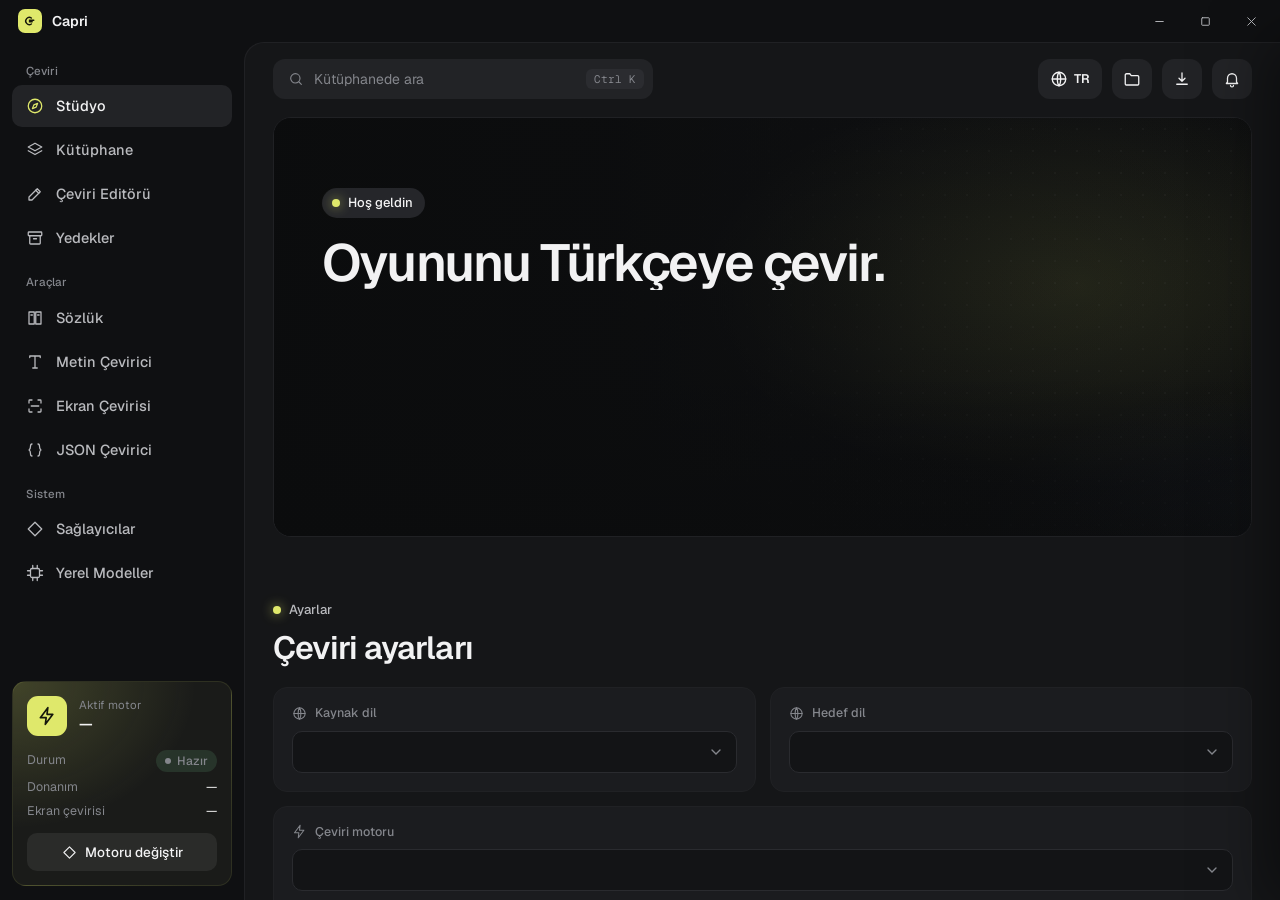
==== commit 63fd7ceb: "Capri 1.0.5 - Unity: Utage senaryo kitapları ve I2 Localization metinleri doğrudan çevriliyor (BepIn" ====
--- a/web/index.html
+++ b/web/index.html
@@ -110,6 +110,10 @@
           <button data-page="guide"><svg class="i"><use href="#i-book"/></svg>Rehber</button>
         </nav>
         <div class="topright">
+          <div class="lang-pick" id="langPick">
+            <button class="round lang-btn" id="langBtn" title="Arayüz dili"><svg class="i"><use href="#i-globe"/></svg><span id="langCode">TR</span></button>
+            <div class="lang-menu hidden" id="langMenu"></div>
+          </div>
           <button class="round" id="openFolderBtn" title="Oyun klasörünü aç"><svg class="i"><use href="#i-folder"/></svg></button>
           <button class="round" id="updateBtn" title="Güncellemeler"><svg class="i"><use href="#i-download"/></svg><span class="dot hidden" id="updateDot"></span></button>
           <button class="round" id="bellBtn" title="Bildirimler"><svg class="i"><use href="#i-bell"/></svg><span class="badge hidden" id="bellBadge"></span></button>
@@ -195,30 +199,51 @@
                 <select class="input" id="modelSelect"></select>
                 <div class="field-hint" id="modelHint"></div>
               </div>
-              <label class="field toggle-row">
-                <div>
-                  <div class="field-label"><svg class="i"><use href="#i-shield"/></svg>Güvenlik</div>
-                  <div class="toggle-title">Çeviri öncesi yedek al</div>
-                  <div class="field-hint">Değişen dosyalar tek tıkla orijinaline döner.</div>
+              <div class="field span-all options">
+                <div class="field-label"><svg class="i"><use href="#i-sparkle"/></svg>Seçenekler</div>
+                <div class="opt-group">
+                  <div class="opt-head">Çeviri</div>
+                  <label class="opt">
+                    <span class="opt-icon"><svg class="i"><use href="#i-shield"/></svg></span>
+                    <span class="opt-text"><span class="toggle-title">Çeviri öncesi yedek al</span>
+                      <span class="field-hint">Değişen dosyalar tek tıkla orijinaline döner.</span></span>
+                    <span class="switch"><input type="checkbox" id="backupToggle"><i></i></span>
+                  </label>
+                  <label class="opt">
+                    <span class="opt-icon"><svg class="i"><use href="#i-edit"/></svg></span>
+                    <span class="opt-text"><span class="toggle-title">Kalite editörü geçişi</span>
+                      <span class="field-hint">Sorunlu taslakları (İngilizce kalıntı, robotik ifade) bağlamıyla bir sohbet modeline düzelttirir.</span></span>
+                    <span class="switch"><input type="checkbox" id="qualityToggle"><i></i></span>
+                  </label>
+                  <label class="opt">
+                    <span class="opt-icon"><svg class="i"><use href="#i-flame"/></svg></span>
+                    <span class="opt-text"><span class="toggle-title">Yetişkin (NSFW) sözlüğü</span>
+                      <span class="field-hint">Argo ve yetişkin sahneleri doğal günlük dille aktarır.</span></span>
+                    <span class="switch"><input type="checkbox" id="nsfwToggle"><i></i></span>
+                  </label>
+                  <label class="opt">
+                    <span class="opt-icon"><svg class="i"><use href="#i-layers"/></svg></span>
+                    <span class="opt-text"><span class="toggle-title">Ortak çeviri belleği</span>
+                      <span class="field-hint">"Save", "Options" gibi arayüz metinleri bir oyunda çevrilince diğer oyunlarda yeniden çevrilmez.</span></span>
+                    <span class="switch"><input type="checkbox" id="memoryToggle"><i></i></span>
+                  </label>
                 </div>
-                <span class="switch"><input type="checkbox" id="backupToggle"><i></i></span>
-              </label>
-              <label class="field toggle-row">
-                <div>
-                  <div class="field-label"><svg class="i"><use href="#i-flame"/></svg>Sözlük</div>
-                  <div class="toggle-title">Yetişkin (NSFW) sözlüğü</div>
-                  <div class="field-hint">Argo ve yetişkin sahneleri doğal günlük dille aktarır.</div>
+                <div class="opt-group">
+                  <div class="opt-head">Bitince</div>
+                  <label class="opt">
+                    <span class="opt-icon"><svg class="i"><use href="#i-bell"/></svg></span>
+                    <span class="opt-text"><span class="toggle-title">Ses çal</span>
+                      <span class="field-hint">Çeviri bitince ya da durunca kısa, yumuşak bir ses.</span></span>
+                    <span class="switch"><input type="checkbox" id="soundToggle"><i></i></span>
+                  </label>
+                  <label class="opt">
+                    <span class="opt-icon"><svg class="i"><use href="#i-chat"/></svg></span>
+                    <span class="opt-text"><span class="toggle-title">Windows bildirimi göster</span>
+                      <span class="field-hint">Capri arka plandayken çeviri bitince ekranın köşesinde bildirim çıkar.</span></span>
+                    <span class="switch"><input type="checkbox" id="notifyToggle"><i></i></span>
+                  </label>
                 </div>
-                <span class="switch"><input type="checkbox" id="nsfwToggle"><i></i></span>
-              </label>
-              <label class="field toggle-row span2">
-                <div>
-                  <div class="field-label"><svg class="i"><use href="#i-edit"/></svg>Kalite</div>
-                  <div class="toggle-title">Kalite editörü geçişi (Ren'Py)</div>
-                  <div class="field-hint">Çeviriden sonra sorunlu taslaklar (İngilizce kalıntı, robotik ifade) konuşmacı ve önceki satırlarla birlikte bir sohbet modeline düzelttirilir. Gemini, OpenAI, Claude veya Ollama kullanır.</div>
-                </div>
-                <span class="switch"><input type="checkbox" id="qualityToggle"><i></i></span>
-              </label>
+              </div>
               <div class="field span-all">
                 <div class="field-label"><svg class="i"><use href="#i-scan"/></svg>Analiz</div>
                 <div id="analysisPanel"></div>
@@ -242,6 +267,7 @@
             <span class="eyebrow">Kütüphane</span>
             <div class="section-head"><h2 class="section-title">Tüm projeler</h2>
               <div class="row-actions" style="margin:0">
+                <button class="btn" data-action="community"><svg class="i"><use href="#i-globe"/></svg>Topluluk yamaları</button>
                 <button class="btn" data-action="import-patch"><svg class="i"><use href="#i-download"/></svg>Yama içe aktar</button>
                 <button class="btn lime" data-action="pick"><svg class="i"><use href="#i-plus"/></svg>Oyun ekle</button>
               </div>
@@ -260,6 +286,7 @@
               <div class="row-actions" style="margin:0">
                 <button class="btn hidden" data-action="quality-pass" id="qualityBtn"><svg class="i"><use href="#i-sparkle"/></svg>Kalite editörü</button>
                 <button class="btn" data-action="export-patch"><svg class="i"><use href="#i-upload"/></svg>Yamayı dışa aktar</button>
+                <button class="btn" data-action="community"><svg class="i"><use href="#i-globe"/></svg>Topluluk yamaları</button>
                 <button class="btn" data-action="import-patch"><svg class="i"><use href="#i-download"/></svg>Yama içe aktar</button>
               </div>
             </div>
@@ -292,6 +319,8 @@
           <div class="toolbar">
             <input class="input grow" id="glossarySearch" placeholder="Terimlerde ara" spellcheck="false">
             <button class="btn" id="glossaryAdd"><svg class="i"><use href="#i-plus"/></svg>Terim ekle</button>
+            <button class="btn" data-action="glossary-import"><svg class="i"><use href="#i-download"/></svg>İçe aktar</button>
+            <button class="btn" data-action="glossary-export"><svg class="i"><use href="#i-upload"/></svg>Dışa aktar</button>
             <span class="status-msg" id="glossaryStatus"></span>
           </div>
           <div class="table glossary" id="glossaryTable"></div>
@@ -496,6 +525,7 @@
   </div>
 
   <div class="toasts" id="toasts"></div>
+  <script src="i18n.js"></script>
   <script src="app.js"></script>
 </body>
 </html>
--- a/web/app.css
+++ b/web/app.css
@@ -304,6 +304,20 @@
 .field-hint { color: var(--muted); font-size: 12.5px; margin-top: 8px; line-height: 1.45; }
 .toggle-row { display: flex; align-items: flex-start; justify-content: space-between; gap: 14px; cursor: pointer; }
 .toggle-title { font-weight: 600; font-size: 14.5px; margin-top: 6px; }
+/* Seçenekler: tüm açma/kapama ayarları tek kartta, düzenli satırlar (eski dağınık kart ızgarası yerine) */
+.field.options { display: grid; grid-template-columns: repeat(2, minmax(0, 1fr)); column-gap: 28px; row-gap: 4px; }
+.field.options > .field-label { grid-column: 1 / -1; margin-bottom: 4px; }
+.opt-group { display: flex; flex-direction: column; min-width: 0; }
+.opt-head { color: var(--muted); font-size: 11px; font-weight: 600; letter-spacing: .08em; text-transform: uppercase; margin: 8px 0 2px; }
+.opt { display: grid; grid-template-columns: 30px minmax(0, 1fr) auto; align-items: center; gap: 12px; padding: 12px 0;
+       border-top: 1px solid var(--line-soft); cursor: pointer; }
+.opt-icon { width: 30px; height: 30px; border-radius: 9px; display: grid; place-items: center; background: var(--surface-2, rgba(255,255,255,.04)); color: var(--muted); }
+.opt-icon svg.i { width: 15px; height: 15px; }
+.opt-text { display: flex; flex-direction: column; min-width: 0; }
+.opt-text .toggle-title { margin-top: 0; font-size: 14px; }
+.opt-text .field-hint { margin-top: 3px; }
+.opt .switch { margin-top: 0; }
+.opt:hover .toggle-title { color: var(--text, #fff); }
 .switch { position: relative; width: 40px; height: 22px; flex-shrink: 0; margin-top: 2px; }
 .switch input { opacity: 0; width: 0; height: 0; position: absolute; }
 .switch i { position: absolute; inset: 0; border-radius: 999px; background: #34353a; transition: background .2s; }
@@ -464,6 +478,7 @@
   .poster, .demo { display: none; }
   .hero-body { padding-right: 48px; }
   .config { grid-template-columns: repeat(2, minmax(0, 1fr)); }
+  .field.options { grid-template-columns: 1fr; }
   .stats, .engines-intro { grid-template-columns: repeat(2, minmax(0, 1fr)); }
   .toplinks { display: none; }
 }
@@ -588,3 +603,44 @@
 .scan-panel .chip svg.i { width: 12px; height: 12px; vertical-align: -2px; }
 .scan-panel .tx-auto { margin-top: 12px; display: inline-flex; }
 .scan-panel .spinner { width: 14px; height: 14px; }
+
+.update-modal .row-actions { flex-wrap: nowrap; }
+#updActions { display: flex; align-items: center; gap: 10px; flex-shrink: 0; }
+
+/* ── Durdur düğmesi ───────────────────────────────────────────────────── */
+.stop-btn { height: 46px; padding: 0 18px; border-radius: 12px; display: inline-flex; align-items: center; gap: 9px; font-size: 14px; font-weight: 600;
+  color: #ffb3ad; background: transparent; border: 1.5px solid rgba(255, 128, 119, .45); transition: background .15s, border-color .15s; }
+.stop-btn:hover:not(:disabled) { background: rgba(255, 128, 119, .14); border-color: rgba(255, 128, 119, .75); }
+.stop-btn svg.i { width: 14px; height: 14px; fill: currentColor; }
+.stop-btn:disabled { opacity: .75; cursor: progress; }
+.stop-btn .spinner { width: 15px; height: 15px; border-top-color: #ffb3ad; }
+.prog-facts .hint.warn { color: var(--warn); }
+
+/* Topluluk yamaları */
+.community-modal { width: 640px; }
+.cm-search { position: relative; margin-top: 18px; }
+.cm-search svg.i { position: absolute; left: 12px; top: 50%; transform: translateY(-50%); width: 15px; height: 15px; color: var(--muted); }
+.cm-search .input { padding-left: 36px; width: 100%; }
+.cm-body { margin-top: 12px; max-height: 52vh; overflow: auto; display: flex; flex-direction: column; gap: 8px; }
+.cm-item { display: flex; gap: 14px; align-items: center; padding: 12px 14px; border-radius: 12px; background: var(--surface-2); }
+.cm-item .title { font-weight: 600; }
+.cm-item .chips { display: flex; gap: 6px; margin-top: 6px; flex-wrap: wrap; }
+.cm-item .meta { color: var(--muted); font-size: 12px; margin-top: 6px; }
+.cm-actions { display: flex; gap: 8px; align-items: center; flex-shrink: 0; }
+.cm-nofile { color: var(--muted); font-size: 12px; }
+.cm-game { color: var(--muted); font-size: 12.5px; }
+
+/* Arayüz dili seçici */
+.lang-pick { position: relative; }
+.lang-btn { width: auto !important; padding: 0 12px; gap: 6px; display: inline-flex; align-items: center; font-weight: 600; font-size: 12.5px; }
+.lang-btn.loading svg.i { animation: spin 1s linear infinite; }
+.lang-menu { position: absolute; right: 0; top: calc(100% + 8px); width: 220px; max-height: 60vh; overflow: auto; z-index: 70;
+             background: #1c1d20; border: 1px solid var(--line); border-radius: 14px; padding: 6px; box-shadow: 0 20px 60px rgba(0, 0, 0, .5); }
+.lang-head { color: var(--muted); font-size: 11px; font-weight: 600; letter-spacing: .08em; text-transform: uppercase; padding: 8px 10px 6px; }
+.lang-menu button { width: 100%; display: flex; align-items: center; justify-content: space-between; gap: 8px; padding: 9px 10px;
+                    border-radius: 9px; color: var(--text); font-size: 13.5px; text-align: left; }
+.lang-menu button:hover { background: var(--surface-2); }
+.lang-menu button.on { color: var(--lime); }
+.lang-menu button svg.i { width: 15px; height: 15px; }
+
+.toplinks button { white-space: nowrap; }
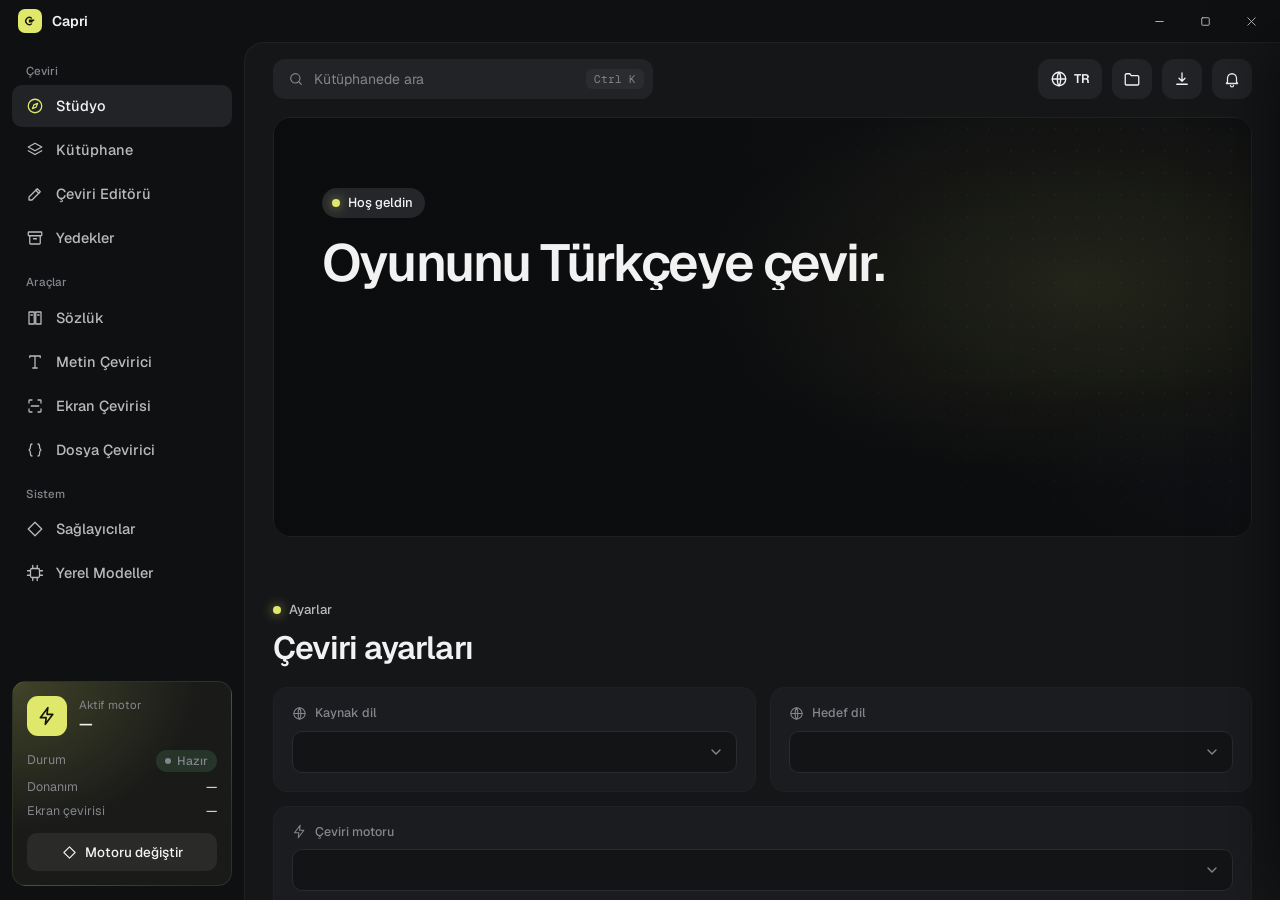
==== commit 6ebd43dd: "Capri 1.0.9 Yeni motorlar (Godot, TyranoScript, KiriKiri, WOLF RPG ve şifreli arşivleri), Unity Loca" ====
--- a/web/index.html
+++ b/web/index.html
@@ -77,7 +77,7 @@
       <button class="nav" data-page="glossary"><svg class="i"><use href="#i-dict"/></svg>Sözlük</button>
       <button class="nav" data-page="translator"><svg class="i"><use href="#i-type"/></svg>Metin Çevirici</button>
       <button class="nav" data-page="ocr"><svg class="i"><use href="#i-scan"/></svg>Ekran Çevirisi<span class="dot hidden" id="ocrDot"></span></button>
-      <button class="nav" data-page="json"><svg class="i"><use href="#i-braces"/></svg>JSON Çevirici</button>
+      <button class="nav" data-page="json"><svg class="i"><use href="#i-braces"/></svg>Dosya Çevirici</button>
       <div class="side-label">Sistem</div>
       <button class="nav" data-page="providers"><svg class="i"><use href="#i-diamond"/></svg>Sağlayıcılar</button>
       <button class="nav" data-page="models"><svg class="i"><use href="#i-cpu"/></svg>Yerel Modeller</button>
@@ -170,7 +170,7 @@
                   <div class="docr-pop-text" id="docrTr"></div>
                 </div>
               </div>
-              <div class="demo-engines" id="demoEngines"><span>Ren'Py</span><span>Unity</span><span>Unreal</span><span>RPG Maker</span><span>JSON</span><span>Ekran (OCR)</span></div>
+              <div class="demo-engines" id="demoEngines"><span>Ren'Py</span><span>Unity</span><span>Unreal</span><span>RPG Maker</span><span>Godot</span><span>Ekran (OCR)</span></div>
             </div>
             <div class="hero-nav hidden" id="heroNav">
               <div class="hero-dots" id="heroDots"></div>
@@ -212,8 +212,14 @@
                   <label class="opt">
                     <span class="opt-icon"><svg class="i"><use href="#i-edit"/></svg></span>
                     <span class="opt-text"><span class="toggle-title">Kalite editörü geçişi</span>
-                      <span class="field-hint">Sorunlu taslakları (İngilizce kalıntı, robotik ifade) bağlamıyla bir sohbet modeline düzelttirir.</span></span>
+                      <span class="field-hint">İngilizce kalan ya da yapay duran çevirileri yeniden düzeltir.</span></span>
                     <span class="switch"><input type="checkbox" id="qualityToggle"><i></i></span>
+                  </label>
+                  <label class="opt">
+                    <span class="opt-icon"><svg class="i"><use href="#i-terminal"/></svg></span>
+                    <span class="opt-text"><span class="toggle-title">Ren'Py derleme denetimi</span>
+                      <span class="field-hint">Çeviriden sonra oyunun kendi Ren'Py'siyle derler; hatalı satırı orijinaline döndürür.</span></span>
+                    <span class="switch"><input type="checkbox" id="compileToggle"><i></i></span>
                   </label>
                   <label class="opt">
                     <span class="opt-icon"><svg class="i"><use href="#i-flame"/></svg></span>
@@ -224,8 +230,14 @@
                   <label class="opt">
                     <span class="opt-icon"><svg class="i"><use href="#i-layers"/></svg></span>
                     <span class="opt-text"><span class="toggle-title">Ortak çeviri belleği</span>
-                      <span class="field-hint">"Save", "Options" gibi arayüz metinleri bir oyunda çevrilince diğer oyunlarda yeniden çevrilmez.</span></span>
+                      <span class="field-hint">"Save", "Options" gibi arayüz metinleri ve editörde elle düzelttiğin cümleler diğer oyunlarda yeniden kullanılır.</span></span>
                     <span class="switch"><input type="checkbox" id="memoryToggle"><i></i></span>
+                  </label>
+                  <label class="opt">
+                    <span class="opt-icon"><svg class="i"><use href="#i-book"/></svg></span>
+                    <span class="opt-text"><span class="toggle-title">Karakter adlarını koru</span>
+                      <span class="field-hint">İlk çeviride oyunun karakter adları bulunup oyuna özel sözlüğe eklenir; adlar çevrilmez.</span></span>
+                    <span class="switch"><input type="checkbox" id="namesToggle"><i></i></span>
                   </label>
                 </div>
                 <div class="opt-group">
@@ -267,13 +279,14 @@
             <span class="eyebrow">Kütüphane</span>
             <div class="section-head"><h2 class="section-title">Tüm projeler</h2>
               <div class="row-actions" style="margin:0">
-                <button class="btn" data-action="community"><svg class="i"><use href="#i-globe"/></svg>Topluluk yamaları</button>
                 <button class="btn" data-action="import-patch"><svg class="i"><use href="#i-download"/></svg>Yama içe aktar</button>
+                <button class="btn" data-action="queue-toggle"><svg class="i"><use href="#i-play"/></svg>Toplu çeviri</button>
                 <button class="btn lime" data-action="pick"><svg class="i"><use href="#i-plus"/></svg>Oyun ekle</button>
               </div>
             </div>
-            <p class="page-sub">Analiz ettiğin ve çevirdiğin oyunlar. Bir karta tıklayarak projeyi aç.</p>
-          </div>
+            <p class="page-sub">Eklediğin oyunlar. Açmak için karta tıkla.</p>
+          </div>
+          <div id="queuePanel"></div>
           <div id="scanPanel"></div>
           <div id="fullLibrary"></div>
         </section>
@@ -286,11 +299,12 @@
               <div class="row-actions" style="margin:0">
                 <button class="btn hidden" data-action="quality-pass" id="qualityBtn"><svg class="i"><use href="#i-sparkle"/></svg>Kalite editörü</button>
                 <button class="btn" data-action="export-patch"><svg class="i"><use href="#i-upload"/></svg>Yamayı dışa aktar</button>
-                <button class="btn" data-action="community"><svg class="i"><use href="#i-globe"/></svg>Topluluk yamaları</button>
                 <button class="btn" data-action="import-patch"><svg class="i"><use href="#i-download"/></svg>Yama içe aktar</button>
-              </div>
-            </div>
-            <p class="page-sub">Önbellekteki çevirileri ara, düzelt ve kaydet. “Oyuna uygula” düzenlemeleri oyun dosyalarına yazar — API harcamaz. Turuncu çizgili satırlar incelenmeli.</p>
+                <button class="btn" data-action="export-csv" title="Excel / Google E-Tablolar'da düzeltmek için"><svg class="i"><use href="#i-lines"/></svg>Tablo (CSV)</button>
+                <button class="btn" data-action="import-csv"><svg class="i"><use href="#i-download"/></svg>Tabloyu içe aktar</button>
+              </div>
+            </div>
+            <p class="page-sub">Çevirileri ara, düzelt ve oyuna uygula (API harcamaz). Turuncu satırlar incelenmeli.</p>
           </div>
           <div id="editorBody"></div>
         </section>
@@ -312,7 +326,7 @@
             <span class="eyebrow">Sözlük</span>
             <div class="section-head"><h2 class="section-title">Terim sözlüğü</h2>
               <button class="btn lime" id="glossarySave"><svg class="i"><use href="#i-check"/></svg>Kaydet</button></div>
-            <p class="page-sub">Tam eşleşen metinler model kullanılmadan bu karşılıklarla çevrilir (menüler, karakter adları, özel terimler).</p>
+            <p class="page-sub">Tam eşleşen metinler bu karşılıklarla çevrilir (menüler, adlar, terimler).</p>
           </div>
           <div class="filters" id="glossaryTabs"></div>
           <div class="panel hidden" id="glossaryProject" style="margin-top:14px"></div>
@@ -329,14 +343,14 @@
         <!-- JSON -->
         <section class="page" id="page-json">
           <div class="page-head">
-            <span class="eyebrow">JSON çevirici</span>
-            <div class="section-head"><h2 class="section-title">Motor bağımsız JSON</h2></div>
-            <p class="page-sub">Kendi motorunu kullanan oyunlarda (ör. VNE, Electron) metin dosyalarını çevir. Anahtarlar ve kod parçaları korunur; düz ve iç içe yapılar desteklenir.</p>
+            <span class="eyebrow">Dosya çevirici</span>
+            <div class="section-head"><h2 class="section-title">JSON ve altyazı dosyaları</h2></div>
+            <p class="page-sub">Kendi motorunu kullanan oyunların JSON dosyalarını ve .srt / .vtt / .ass altyazılarını çevir; anahtarlar, zaman kodları ve biçim etiketleri korunur.</p>
           </div>
           <div class="panels">
             <div class="panel">
               <div class="panel-title">Giriş</div>
-              <p class="panel-desc">Tek bir .json dosyası ya da içinde .json dosyaları olan bir klasör.</p>
+              <p class="panel-desc">Tek bir .json / altyazı dosyası ya da bunları içeren bir klasör.</p>
               <input class="input" id="jsonInput" placeholder="Dosya veya klasör yolu" spellcheck="false">
               <div class="row-actions">
                 <button class="btn" data-action="json-file"><svg class="i"><use href="#i-braces"/></svg>Dosya seç</button>
@@ -345,7 +359,7 @@
             </div>
             <div class="panel">
               <div class="panel-title">Çıkış</div>
-              <p class="panel-desc">Boş bırakılırsa dosya adının sonuna “_tr” eklenir; orijinal dosyaya dokunulmaz.</p>
+              <p class="panel-desc">Boş bırakılırsa JSON'da adın sonuna “_tr” eklenir, altyazı “ad.tr.srt” olarak yanına yazılır; orijinale dokunulmaz.</p>
               <input class="input" id="jsonOutput" placeholder="Otomatik" spellcheck="false">
               <div class="row-actions">
                 <button class="btn lime" data-action="json-run"><svg class="i"><use href="#i-play"/></svg>Çevir</button>
@@ -360,7 +374,7 @@
           <div class="page-head">
             <span class="eyebrow">Sağlayıcılar</span>
             <div class="section-head"><h2 class="section-title">Çeviri motoru seç</h2></div>
-            <p class="page-sub">Bir motora tıklayıp ayarlarını yap. API anahtarları Windows Kimlik Bilgisi Yöneticisi'nde, Windows hesabına bağlı olarak şifreli saklanır.</p>
+            <p class="page-sub">Bir motor seç ve ayarla. API anahtarları Windows'ta şifreli saklanır.</p>
           </div>
           <div class="prov-grid" id="providerGrid"></div>
           <div class="panel prov-detail" id="providerDetail"></div>
@@ -371,11 +385,13 @@
           <div class="page-head">
             <span class="eyebrow">Yerel modeller</span>
             <div class="section-head"><h2 class="section-title">Çevrimdışı modeller</h2></div>
-            <p class="page-sub">İnternet ve kota gerektirmeyen, ekran kartında çalışan nöral çeviri modelleri.</p>
-          </div>
+            <p class="page-sub">İnternetsiz ve kotasız çalışan çeviri modelleri.</p>
+          </div>
+          <div class="panel llm-panel" id="llmPanel"></div>
+          <div class="panels" id="modelPanels"></div>
+          <div class="group-head hidden" id="classicHead">OPUS-MT ve NLLB</div>
           <div class="panel runtime-panel hidden" id="runtimePanel"></div>
-          <div class="panel gpu-panel" id="gpuPanel"></div>
-          <div class="panels" id="modelPanels"></div>
+          <div class="panel gpu-panel hidden" id="gpuPanel"></div>
         </section>
 
         <!-- METİN ÇEVİRİCİ -->
@@ -383,7 +399,7 @@
           <div class="page-head">
             <span class="eyebrow">Metin çevirici</span>
             <div class="section-head"><h2 class="section-title">Metin çevir</h2></div>
-            <p class="page-sub">Metni yaz ya da yapıştır; seçtiğin motorla anında çevrilsin. Satır yapısı ve oyun etiketleri korunur.</p>
+            <p class="page-sub">Metni yaz ya da yapıştır; etiketler korunarak anında çevrilir.</p>
           </div>
           <div class="tx-bar">
             <select class="input" id="txSource"></select>
@@ -425,20 +441,20 @@
           <div class="page-head">
             <span class="eyebrow">Ekran çevirisi</span>
             <div class="section-head"><h2 class="section-title">Oyun ekranını çevir</h2></div>
-            <p class="page-sub">Kısayola bas: ekran donar, çevirmek istediğin yeri sürükleyip seç, çeviri hemen yanında belirir. Sabit modda seçtiğin alan canlı izlenir ve metin her değiştiğinde yeniden çevrilir.</p>
+            <p class="page-sub">Kısayola bas, alanı seç, çeviri yanında çıksın. Sabit modda alan izlenir, metin değiştikçe çevrilir.</p>
           </div>
           <div class="ocr-actions">
             <div class="ocr-action">
               <div class="stat-icon"><svg class="i"><use href="#i-scan"/></svg></div>
               <div class="grow"><div class="panel-title">Alan seç ve çevir</div>
-                <p class="panel-desc">Tek seferlik: diyalog, menü ya da görev metnini seç, çeviri açılır pencerede görünsün.</p>
+                <p class="panel-desc">Tek seferlik: alanı seç, çeviri pencerede çıksın.</p>
                 <div class="row-actions"><span class="hotkey" id="hkOnceView">Ctrl + Shift + T</span>
                   <button class="btn lime" data-action="ocr-once"><svg class="i"><use href="#i-scan"/></svg>Şimdi dene</button></div></div>
             </div>
             <div class="ocr-action">
               <div class="stat-icon"><svg class="i"><use href="#i-pin"/></svg></div>
               <div class="grow"><div class="panel-title">Alanı sabitle (canlı)</div>
-                <p class="panel-desc">Altyazı ve diyalog kutuları için: seçilen alan sürekli izlenir, değişen metin otomatik çevrilir.</p>
+                <p class="panel-desc">Altyazılar için: alan izlenir, metin değiştikçe çevrilir.</p>
                 <div class="row-actions"><span class="hotkey" id="hkPinView">Ctrl + Shift + Y</span>
                   <button class="btn lime" data-action="ocr-pin" id="ocrPinBtn"><svg class="i"><use href="#i-pin"/></svg>Alan seç</button></div></div>
             </div>
@@ -454,43 +470,56 @@
                   <input class="input hk-input" id="hkPin" data-setting="pin_hotkey" readonly></div>
                 <div class="full"><div class="field-label"><svg class="i"><use href="#i-zap"/></svg>Ekran çevirisi motoru</div>
                   <select class="input" id="ocrModel"></select>
-                  <div class="field-hint">En hızlısı ekran kartında çalışan OPUS'tur (~50 ms). Gemini daha doğal ama ~1 sn sürer.</div></div>
+                  <div class="field-hint">En hızlısı OPUS (~50 ms); Gemini daha doğal (~1 sn).</div></div>
                 <div><div class="field-label">Canlı yenileme aralığı · <span id="ocrIntervalVal" class="num">350 ms</span></div>
                   <input type="range" class="range" id="ocrInterval" min="150" max="1500" step="50"></div>
                 <div><div class="field-label">Sabit çeviri penceresi</div>
                   <div class="seg" id="ocrPlace"><button data-place="below">Alanın altında</button><button data-place="over">Orijinalin üstünde</button></div></div>
+                <label class="opt full">
+                  <span class="opt-icon"><svg class="i"><use href="#i-bell"/></svg></span>
+                  <span class="opt-text"><span class="toggle-title">Çeviriyi sesli oku</span>
+                    <span class="field-hint">Windows'un yüklü sesiyle okunur. Canlı çeviride her yeni satır okunur; penceredeki hoparlör düğmesiyle de açılıp kapanır.</span></span>
+                  <span class="switch"><input type="checkbox" id="ocrSpeakToggle"><i></i></span>
+                </label>
               </div>
             </div>
             <div class="panel">
               <div class="panel-head"><div><div class="panel-title">Durum</div>
-                <p class="panel-desc">Metinler Windows'un yerleşik OCR motoruyla okunur; ek model indirmek gerekmez.</p></div>
+                <p class="panel-desc">Windows'un yerleşik OCR'ı kullanılır; indirme gerekmez.</p></div>
                 <span class="pill" id="ocrState">—</span></div>
               <div class="engine-rows" id="ocrRows" style="margin:16px 0 0"></div>
               <ul class="notes" style="margin-top:16px">
-                <li>Oyun “özel tam ekran” modundaysa ekran üstüne pencere çizilemez; oyunu “kenarlıksız / pencereli tam ekran” çalıştır.</li>
-                <li>Çeviri pencereleri ekran yakalamaya görünmez yapılır, bu yüzden orijinal yazının üstünde dursalar bile kendi yazılarını okumazlar.</li>
-                <li>Daha iyi tanıma için Windows'a İngilizce dil paketini ekleyebilirsin (Ayarlar › Saat ve dil › Dil ve bölge).</li>
+                <li>Oyun “özel tam ekran”daysa pencere çizilemez; “kenarlıksız” modda çalıştır.</li>
+                <li>Çeviri pencereleri ekran yakalamaya görünmez; Capri kendi yazısını okumaz.</li>
+                <li>Daha iyi tanıma için Windows'a İngilizce dil paketini ekle.</li>
                 <li>Seçim ekranında <b>Esc</b> veya sağ tık iptal eder.</li>
               </ul>
             </div>
           </div>
+          <div class="panel" id="ocrHistoryPanel">
+            <div class="panel-head"><div><div class="panel-title">Son ekran çevirileri</div>
+              <p class="panel-desc">Kaçırdığın altyazıları buradan oku. Yalnızca bu oturumda tutulur.</p></div>
+              <button class="btn sm" data-action="ocr-history-clear">Temizle</button></div>
+            <div class="list" id="ocrHistory"></div>
+          </div>
         </section>
 
         <!-- REHBER -->
         <section class="page" id="page-guide">
           <div class="page-head">
             <span class="eyebrow">Rehber</span>
-            <div class="section-head"><h2 class="section-title">Nasıl çalışır?</h2></div>
+            <div class="section-head"><h2 class="section-title">Nasıl çalışır?</h2>
+              <span class="row-actions" style="margin:0"><button class="btn lime" data-action="tour"><svg class="i"><use href="#i-play"/></svg>Tanıtım turunu başlat</button>
+                <button class="btn" data-action="tour" data-which="game"><svg class="i"><use href="#i-play"/></svg>Çeviri adımlarını göster</button></span></div>
           </div>
           <div class="panels">
-            <div class="panel"><div class="panel-title">1 · Oyunu ekle</div><p class="panel-desc">“Oyun ekle” ile oyun klasörünü seç. Motor otomatik algılanır ve oyun analiz edilir; indirme sarmalayıcısı klasörü seçsen bile içteki oyun bulunur. Kapak görseli Steam'den gelir.</p></div>
-            <div class="panel"><div class="panel-title">2 · Motoru seç</div><p class="panel-desc">Gemini hızlı ve doğaldır; birden fazla anahtar girersen paralel çalışır. OpenAI, Claude ve DeepL bulut seçenekleridir. OPUS (EN→TR) ve NLLB (200 dil) ekran kartında internetsiz çalışır. Ollama yerel LLM ile sansürsüz çeviri sağlar.</p></div>
-            <div class="panel"><div class="panel-title">3 · Çevir, durdur, devam et</div><p class="panel-desc">“Çeviriyi başlat” önce dosyaları yedekler. İstediğin an “Durdur”a bas; çeviriler önbellekte kalır ve tekrar başlatınca kaldığı yerden, aynı satırlar için API harcamadan devam eder.</p></div>
-            <div class="panel"><div class="panel-title">4 · Düzelt ve paylaş</div><p class="panel-desc">Çeviri Editörü'nde satırları düzelt, “Oyuna uygula” ile yaz. Yamayı .capripatch olarak dışa aktarıp arkadaşlarınla paylaşabilir, onların yamasını içe aktarabilirsin.</p></div>
-            <div class="panel"><div class="panel-title">Geri al</div><p class="panel-desc">Yedekler sayfasından istediğin yedeği geri yükleyerek oyunu orijinal hâline döndür. Unity IL2CPP oyunlarında çeviri BepInEx + XUnity.AutoTranslator dosyaları olarak yazılır (onayın istenir).</p></div>
+            <div class="panel"><div class="panel-title">1 · Oyunu ekle</div><p class="panel-desc">“Oyun ekle” ile oyun klasörünü seç; motor otomatik algılanır.</p></div>
+            <div class="panel"><div class="panel-title">2 · Motoru seç</div><p class="panel-desc">Bulut motorları (Gemini, OpenAI, Claude, DeepSeek…) Sağlayıcılar sayfasından anahtarla çalışır. Yerel modeller internetsiz ve ücretsizdir: Yerel Modeller sayfasında bilgisayarına önerileni indir.</p></div>
+            <div class="panel"><div class="panel-title">3 · Çevir, durdur, devam et</div><p class="panel-desc">“Çeviriyi başlat” önce yedek alır. Durdurursan kaldığın yerden, yeniden ödemeden devam eder.</p></div>
+            <div class="panel"><div class="panel-title">4 · Düzelt ve paylaş</div><p class="panel-desc">Çeviri Editörü'nde satırları düzelt ve oyuna uygula; yamayı .capripatch olarak paylaş.</p></div>
+            <div class="panel"><div class="panel-title">Geri al</div><p class="panel-desc">Yedekler sayfasından oyunu tek tıkla orijinal hâline döndür.</p></div>
             <div class="panel"><div class="panel-title">Güncellemeler</div>
-              <p class="panel-desc">Yeni sürüm çıktığında Capri haber verir; tek tıkla indirip kurar ve yeniden açılır.
-                Ayarların, önbelleklerin, modellerin ve API anahtarların korunur.</p>
+              <p class="panel-desc">Yeni sürüm çıkınca Capri haber verir ve tek tıkla günceller; ayarların korunur.</p>
               <div class="row-actions">
                 <button class="btn lime" data-action="update-open"><svg class="i"><use href="#i-download"/></svg>Güncellemeleri kontrol et</button>
               </div></div>
--- a/web/app.css
+++ b/web/app.css
@@ -146,7 +146,7 @@
 .eyebrow::before { content: ""; width: 8px; height: 8px; border-radius: 50%; background: var(--lime); box-shadow: 0 0 12px rgba(223, 232, 107, .7); }
 .hero .eyebrow { padding: 5px 12px 5px 10px; border-radius: 999px; background: rgba(40, 41, 45, .92); color: var(--text); }
 .hero-title { font-size: 52px; line-height: 1.05; font-weight: 600; letter-spacing: -.035em; margin-top: 18px; max-width: 720px; overflow: hidden; display: -webkit-box; -webkit-line-clamp: 2; -webkit-box-orient: vertical; }
-.hero-meta { display: flex; flex-wrap: wrap; gap: 8px; margin-top: 16px; }
+.hero-meta { display: flex; flex-wrap: wrap; gap: 8px; margin-top: 16px; max-width: 620px; }
 .meta-chip { font-size: 12.5px; font-weight: 500; color: var(--text); background: rgba(40, 41, 45, .92); padding: 3px 10px; border-radius: 8px; }
 .hero-desc { font-size: 15.5px; color: #dcdde0; margin-top: 16px; max-width: 540px; }
 .hero-actions { display: flex; gap: 10px; margin-top: 28px; align-items: center; flex-wrap: wrap; }
@@ -273,6 +273,10 @@
 .card:hover .card-remove { opacity: 1; }
 .card-remove:hover { color: var(--error); }
 .card-remove svg.i { width: 14px; height: 14px; }
+.card-queue { position: absolute; top: 8px; right: 44px; width: 30px; height: 30px; border-radius: 9px; display: grid; place-items: center; background: rgba(12, 13, 14, .8); color: var(--text-2); opacity: 0; transition: opacity .15s; }
+.card:hover .card-queue, .card-queue.on { opacity: 1; }
+.card-queue:hover, .card-queue.on { color: var(--lime); }
+.card-queue svg.i { width: 14px; height: 14px; }
 .card.add { display: flex; flex-direction: column; align-items: center; justify-content: center; gap: 12px; aspect-ratio: 3 / 4; background: transparent; border: 1.5px dashed #36373c; color: var(--text-2); font-weight: 500; }
 .card.add:hover { border-color: var(--lime); color: var(--lime); box-shadow: none; }
 .card.add .plus { width: 48px; height: 48px; border-radius: 14px; display: grid; place-items: center; background: var(--surface-2); }
@@ -368,6 +372,9 @@
 .prov-name { font-weight: 600; margin-top: 12px; }
 .prov-tag { color: var(--muted); font-size: 12.5px; margin-top: 2px; }
 .prov .pill { margin-top: 12px; }
+.prov-group { grid-column: 1 / -1; color: var(--muted); font-size: 12px; font-weight: 600; letter-spacing: .04em; text-transform: uppercase; margin: 6px 0 -4px; }
+.prov-group:first-child { margin-top: 0; }
+.group-head { color: var(--muted); font-size: 12px; font-weight: 600; letter-spacing: .04em; text-transform: uppercase; margin: 26px 0 10px; }
 .prov-star { position: absolute; top: 14px; right: 14px; font-size: 11.5px; font-weight: 600; color: var(--lime-ink); background: var(--lime); padding: 1px 8px; border-radius: 999px; }
 .prov-detail { margin-top: 14px; }
 .form-grid { display: grid; grid-template-columns: repeat(2, minmax(0, 1fr)); gap: 14px 18px; margin-top: 18px; }
@@ -384,6 +391,7 @@
 .trow.head > div { padding: 10px 16px; }
 .cell-src { padding: 12px 16px; color: var(--text-2); font-size: 13.5px; line-height: 1.5; white-space: pre-wrap; word-break: break-word; border-right: 1px solid var(--line-soft); }
 .trow.flag .cell-src { box-shadow: inset 3px 0 0 var(--warn); }
+.trow .cell-why { grid-column: 1 / -1; padding: 0 16px 8px 19px; font-size: 12px; color: var(--warn); }
 .cell-tr textarea, .cell-tr input { width: 100%; height: 100%; min-height: 46px; border: 0; outline: 0; background: transparent; padding: 12px 16px; resize: none; font-size: 13.5px; line-height: 1.5; color: var(--text); }
 .cell-tr textarea:focus, .cell-tr input:focus { background: #1f201c; }
 .trow.dirty .cell-tr textarea, .trow.dirty .cell-tr input { background: rgba(223, 232, 107, .06); }
@@ -587,6 +595,8 @@
 .an-advice { display: flex; gap: 10px; align-items: flex-start; margin-top: 10px; padding: 10px 14px; border-radius: 10px; background: rgba(156, 195, 255, .08); font-size: 13.5px; color: var(--text-2); line-height: 1.45; }
 .an-advice svg.i { width: 15px; height: 15px; flex-shrink: 0; margin-top: 2px; color: var(--info); }
 .an-advice.warn { background: rgba(242, 198, 106, .1); }
+.an-advice > span { flex: 1; }
+.an-advice .btn { flex-shrink: 0; margin-top: -3px; }
 .an-advice.warn svg.i { color: var(--warn); }
 .an-tech { margin-top: 8px; }
 
@@ -617,18 +627,6 @@
 .prog-facts .hint.warn { color: var(--warn); }
 
 /* Topluluk yamaları */
-.community-modal { width: 640px; }
-.cm-search { position: relative; margin-top: 18px; }
-.cm-search svg.i { position: absolute; left: 12px; top: 50%; transform: translateY(-50%); width: 15px; height: 15px; color: var(--muted); }
-.cm-search .input { padding-left: 36px; width: 100%; }
-.cm-body { margin-top: 12px; max-height: 52vh; overflow: auto; display: flex; flex-direction: column; gap: 8px; }
-.cm-item { display: flex; gap: 14px; align-items: center; padding: 12px 14px; border-radius: 12px; background: var(--surface-2); }
-.cm-item .title { font-weight: 600; }
-.cm-item .chips { display: flex; gap: 6px; margin-top: 6px; flex-wrap: wrap; }
-.cm-item .meta { color: var(--muted); font-size: 12px; margin-top: 6px; }
-.cm-actions { display: flex; gap: 8px; align-items: center; flex-shrink: 0; }
-.cm-nofile { color: var(--muted); font-size: 12px; }
-.cm-game { color: var(--muted); font-size: 12.5px; }
 
 /* Arayüz dili seçici */
 .lang-pick { position: relative; }
@@ -644,3 +642,102 @@
 .lang-menu button svg.i { width: 15px; height: 15px; }
 
 .toplinks button { white-space: nowrap; }
+
+/* Dahili yerel modeller */
+.llm-row .title { display: flex; gap: 8px; align-items: center; flex-wrap: wrap; }
+.llm-row .sub { margin-top: 4px; }
+.llm-tier { margin-top: 18px; }
+.llm-tier-head { display: flex; flex-direction: column; gap: 2px; margin: 0 0 8px; }
+.llm-tier-head b { font-size: 14px; }
+.llm-tier-head span { color: var(--muted); font-size: 12.5px; }
+.llm-rank { display: inline-grid; place-items: center; min-width: 22px; height: 22px; border-radius: 6px;
+  background: var(--panel-2, rgba(127, 127, 127, .15)); font-size: 12px; color: var(--muted); }
+.llm-section { margin: 22px 0 10px; font-size: 12px; font-weight: 600; letter-spacing: .06em; text-transform: uppercase; color: var(--muted); }
+.llm-grid { display: grid; grid-template-columns: repeat(auto-fit, minmax(260px, 1fr)); gap: 12px; }
+.llm-card { display: flex; flex-direction: column; gap: 10px; padding: 16px; border-radius: 14px;
+  background: rgba(127, 127, 127, .07); border: 1px solid rgba(127, 127, 127, .16); }
+.llm-card.big { border-color: var(--lime); background: rgba(223, 232, 107, .06); }
+.llm-card.big .llm-card-title { font-size: 18px; }
+.llm-card-head { font-size: 12px; color: var(--muted); }
+.llm-card-title { display: flex; gap: 8px; align-items: center; flex-wrap: wrap; font-weight: 600; font-size: 15px; }
+.llm-card-desc { color: var(--muted); font-size: 13px; line-height: 1.45; }
+.llm-card-reason { display: flex; gap: 6px; align-items: center; font-size: 12.5px; color: var(--lime); }
+.llm-card-reason svg { width: 14px; height: 14px; }
+.llm-card-facts { display: flex; flex-wrap: wrap; gap: 6px 14px; align-items: center; font-size: 12.5px; color: var(--muted); }
+.llm-card-facts span + span::before { content: "·"; margin-right: 14px; opacity: .5; }
+.llm-dots { display: inline-flex; align-items: center; gap: 3px; }
+.llm-dots i { width: 14px; height: 6px; border-radius: 3px; background: rgba(127, 127, 127, .25); }
+.llm-dots i.on { background: var(--lime); }
+.llm-dots b { margin-left: 6px; color: var(--text); font-weight: 600; }
+.llm-card .row-actions { margin-top: auto !important; }
+.llm-toggle { margin-top: 18px; }
+.llm-toggle .i { transform: rotate(90deg); transition: transform .15s; }
+.llm-toggle.open .i { transform: rotate(-90deg); }
+.llm-facts { color: var(--muted); }
+.q-row { display: flex; flex-wrap: wrap; gap: 6px 18px; margin-top: 8px; }
+.q-item { display: flex; align-items: center; gap: 8px; font-size: 12.5px; color: var(--muted); }
+.q-item b { color: var(--text); font-weight: 600; min-width: 22px; }
+.q-bar { width: 90px; height: 6px; border-radius: 3px; background: rgba(127, 127, 127, .22); overflow: hidden; }
+.q-bar i { display: block; height: 100%; background: var(--lime, #b7e34a); border-radius: 3px; }
+.warn-text { color: var(--warn); }
+
+/* Tanıtım turu */
+/* Tur açıkken başlık çubuğu (pencereyi taşıma, küçült/kapat) serbest; geri kalan her şey kilitli */
+.tour { position: fixed; inset: 42px 0 0 0; z-index: 9000; }
+.tour.center { background: rgba(0, 0, 0, .62); display: grid; place-items: center; }
+.tour-spot { position: fixed; border-radius: 12px; box-shadow: 0 0 0 9999px rgba(0, 0, 0, .62); outline: 2px solid var(--lime);
+  transition: all .2s ease; pointer-events: none; }
+.tour-card { position: fixed; width: 340px; padding: 18px 18px 14px; border-radius: 16px; background: var(--surface);
+  border: 1px solid var(--line-soft); box-shadow: 0 20px 60px rgba(0, 0, 0, .45); }
+.tour.center .tour-card { position: static; width: 420px; }
+.tour-step { font-size: 12px; color: var(--muted); }
+.tour-title { font-size: 17px; font-weight: 650; margin-top: 4px; }
+.tour-text { color: var(--text-2); font-size: 13.5px; line-height: 1.55; margin: 8px 0 14px; }
+.tour-actions { display: flex; gap: 8px; justify-content: flex-end; }
+.tour-actions .tour-skip { margin-right: auto; }
+
+.tour-help { width: 30px; height: 30px; border-radius: 50%; font-weight: 700; font-size: 14px; color: var(--muted);
+  display: inline-grid; place-items: center; flex: none; margin: 0 auto 0 12px; align-self: center; letter-spacing: 0; }
+.tour-help:hover { color: var(--lime-ink); background: var(--lime); }
+
+/* Tur maskotu (Capri çıkartmaları) */
+.tour { animation: tourFade .18s ease; }
+.tour-card.in { animation: tourIn .22s cubic-bezier(.2, .8, .3, 1.2); }
+.tour.center .tour-card { margin-top: 130px; }
+@keyframes tourFade { from { opacity: 0; } to { opacity: 1; } }
+@keyframes tourIn { from { opacity: 0; transform: translateY(6px) scale(.98); } to { opacity: 1; transform: none; } }
+.mascot { position: fixed; width: 180px; height: 190px; z-index: 9001; pointer-events: auto; cursor: pointer;
+  transition: left .3s cubic-bezier(.3, .8, .3, 1.1), top .3s cubic-bezier(.3, .8, .3, 1.1); user-select: none; }
+.m-fig { width: 100%; height: 100%; transform-origin: 50% 100%; }
+.m-img { width: 100%; height: 100%; object-fit: contain; object-position: 50% 100%; display: block;
+  filter: drop-shadow(0 8px 14px rgba(0, 0, 0, .5)); animation: mBreath 2.8s ease-in-out infinite; transform-origin: 50% 100%; }
+.mascot.flip .m-img { scale: -1 1; }
+.mascot:hover .m-img { filter: drop-shadow(0 8px 14px rgba(0, 0, 0, .5)) drop-shadow(0 0 10px rgba(223, 232, 107, .45)); }
+.m-say { position: absolute; left: 50%; top: -14px; translate: -50% 0; white-space: nowrap; padding: 4px 11px;
+  border-radius: 999px; background: var(--lime); color: var(--lime-ink); font-weight: 800; font-size: 12.5px;
+  box-shadow: 0 6px 16px rgba(0, 0, 0, .35); pointer-events: none; }
+.m-say::after { content: ""; position: absolute; left: 50%; bottom: -5px; width: 10px; height: 10px; translate: -50% 0;
+  rotate: 45deg; background: var(--lime); border-radius: 2px; z-index: -1; }
+.m-say.in { animation: mSay .45s cubic-bezier(.2, .9, .3, 1.5); }
+.m-burst { position: absolute; left: 50%; top: 45%; width: 0; height: 0; pointer-events: none; }
+.m-spark { position: absolute; width: 7px; height: 7px; border-radius: 2px; left: -3.5px; top: -3.5px; opacity: 0;
+  animation: mSparkOut .7s cubic-bezier(.2, .7, .3, 1) forwards; }
+.m-fig.fx-bounce { animation: fxBounce .6s cubic-bezier(.3, .7, .4, 1.4); }
+.m-fig.fx-spin { animation: fxSpin .6s cubic-bezier(.3, .8, .3, 1.2); }
+.m-fig.fx-slide { animation: fxSlide .5s cubic-bezier(.2, .9, .3, 1.3); }
+.m-fig.fx-jelly { animation: fxJelly .7s ease; }
+.m-fig.fx-drop { animation: fxDrop .55s cubic-bezier(.4, 0, .6, 1.5); }
+.m-fig.fx-wiggle { animation: fxWiggle .6s ease; }
+@keyframes mBreath { 0%, 100% { transform: scale(1, 1); } 50% { transform: scale(1.015, .985) translateY(-1px); } }
+@keyframes mSay { from { opacity: 0; transform: translateY(8px) scale(.6); } to { opacity: 1; transform: none; } }
+@keyframes mSparkOut { 0% { opacity: 1; transform: translate(0, 0) scale(1); }
+  100% { opacity: 0; transform: translate(var(--dx), var(--dy)) scale(.3) rotate(160deg); } }
+@keyframes fxBounce { 0% { transform: scale(.4); opacity: 0; } 50% { transform: scale(1.12, .9); opacity: 1; } 70% { transform: scale(.94, 1.06); } 100% { transform: none; } }
+@keyframes fxSpin { 0% { transform: rotate(-200deg) scale(.3); opacity: 0; } 100% { transform: none; opacity: 1; } }
+@keyframes fxSlide { 0% { transform: translateX(-46px) skewX(14deg); opacity: 0; } 70% { transform: translateX(6px) skewX(-4deg); opacity: 1; } 100% { transform: none; } }
+@keyframes fxJelly { 0% { transform: scale(1, 1); } 25% { transform: scale(1.18, .82); } 45% { transform: scale(.88, 1.12); }
+  65% { transform: scale(1.06, .95); } 85% { transform: scale(.98, 1.02); } 100% { transform: none; } }
+@keyframes fxDrop { 0% { transform: translateY(-90px); opacity: 0; } 60% { transform: translateY(0) scale(1.08, .9); opacity: 1; } 80% { transform: scale(.96, 1.04); } 100% { transform: none; } }
+@keyframes fxWiggle { 0%, 100% { transform: rotate(0); } 20% { transform: rotate(-9deg); } 40% { transform: rotate(8deg); } 60% { transform: rotate(-5deg); } 80% { transform: rotate(3deg); } }
+@media (prefers-reduced-motion: reduce) {
+  .m-img, .m-fig, .m-say.in, .m-spark, .tour-card.in { animation: none !important; } }
